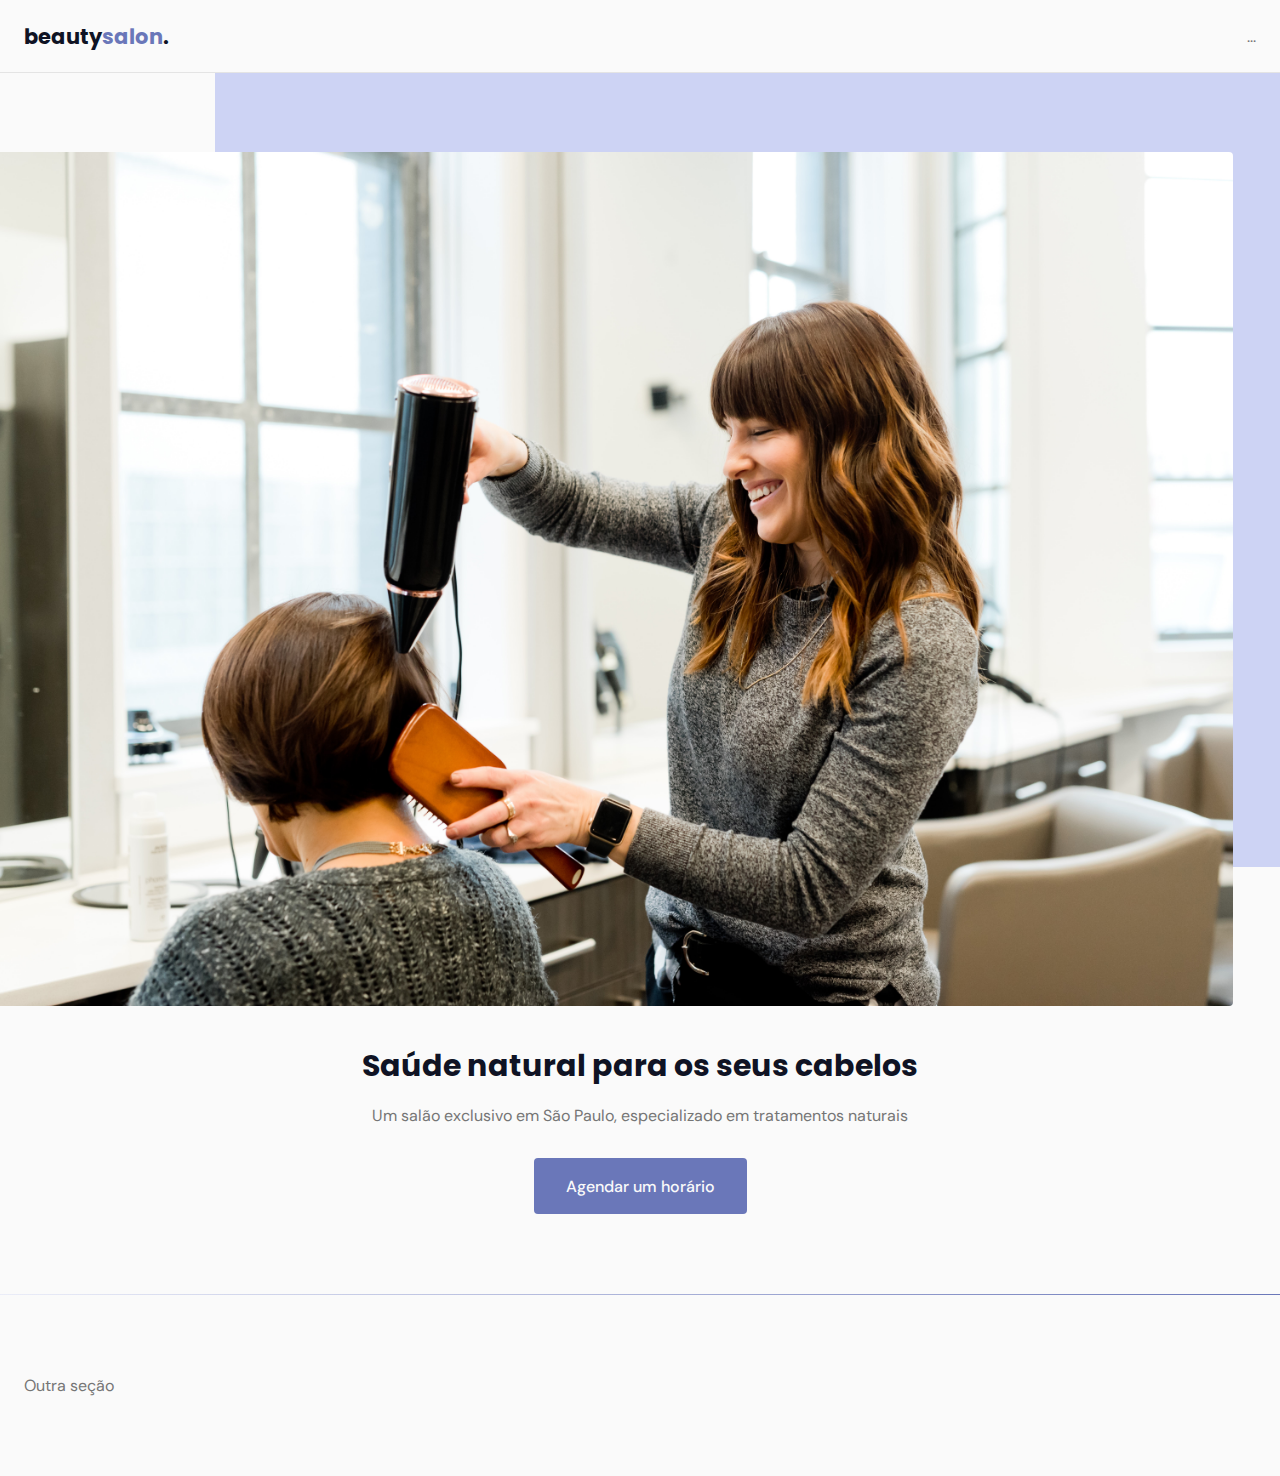
==== index.html @ 539b6953 "NLW6 - Origin - Dia1" ====
<!DOCTYPE html>
<html lang="pt_BR">

<head>
    <meta charset="UTF-8">
    <meta http-equiv="X-UA-Compatible" content="IE=edge">
    <meta name="viewport" content="width=device-width, initial-scale=1.0">
    <title>OriginSix</title>
    <!-- Styles -->
    <link rel="stylesheet" href="styles.css">

    <!-- Fonts -->
    <link rel="preconnect" href="https://fonts.googleapis.com">
    <link rel="preconnect" href="https://fonts.gstatic.com" crossorigin>
    <link
        href="https://fonts.googleapis.com/css2?family=DM+Sans:wght@400;500;700&family=Poppins:wght@400;500;700&display=swap"
        rel="stylesheet">
</head>

<body>
    <header id="header">
        <nav class="container">
            <a class="logo" href="#">beauty<span>salon</span>.</a>
            <div class="menu">...</div>
        </nav>
    </header>

    <main>
        <section class="section" id="home">
            <div class="container grid">
                <div class="image">
                    <img src="assets/cover.jpg" alt="Mulher sorrindo penteando outra mulher">
                </div>
                <div class="text">
                    <h1>Saúde natural para os seus cabelos</h1>
                    <p>
                        Um salão exclusivo em São Paulo, especializado em tratamentos naturais
                    </p>
                    <a class="button" href="#">Agendar um horário</a>
                </div>
            </div>
        </section>

        <div class="divider-1">

        </div>
        <section class="section">
            <div class="container">
                Outra seção
            </div>
        </section>
    </main>

</body>

</html>
---- styles.css ----
/***** RESET *****/
*{
    margin: 0;
    padding: 0;
    /* faz com que o cálculo do padding seja subtraído do content, respeitando o tamanho definido para a borda */
    box-sizing: border-box;
}

a{
    text-decoration: none;
}

img{
    width: 100%;
    height: auto;
}

/***** VARIABLES *****/
:root{
    --header-height: 4.5rem;
    /*colors*/
    --hue: 230;

    --base-color: hsl(var(--hue) 36% 57%);
    --base-color-second: hsl(var(--hue) 65% 88%);
    --base-color-alt: hsl(var(--hue)57% 53%);
    --title-color: hsl(var(--hue) 41% 10%);
    --text-color: hsl(0 0% 46%);
    --text-color-light: hsl(0 0% 98%);
    --body-color: hsl(0 0% 98%);
}

/***** BASE *****/
body{
    font: 400 1rem 'DM Sans', sans-serif;
    color: var(--text-color);
    background: var(--body-color);
    -webkit-font-smoothing: antialiased;
}

h1{
    font: 700 1.875rem 'Poppins', sans-serif;
    color: var(--title-color);
    -webkit-font-smoothing: auto;
}

.button{
    background-color: var(--base-color);
    color: var(--text-color-light);
    height: 3.5rem;
    display: inline-flex;
    align-items: center;
    padding: 0 2rem;
    border-radius: 0.25rem;
    font: 500 1rem 'DM Sans', sans-serif;
    transition: background 0.3s;
}

.button:hover{
    background: var(--base-color-alt);

}

.divider-1{
    height: 1px;
    background: linear-gradient(
        270deg, 
        hsla(var(--hue), 36%, 57%, 1) 0%,
        hsla(var(--hue), 65%, 88%, 0.34) 100%
    );
}

/***** LAYOUT *****/

.container{
    margin-left: 1.5rem;
    margin-right: 1.5rem;
}

.section{
    padding: 5rem 0;
}

.grid{
    display: grid;
    gap: 2rem;
}

#header{
    border-bottom: 1px solid #e4e4e4;
    margin-bottom: 2rem;
    display: flex;

    width: 100%;
    position: fixed;
    top: 0;
    left: 0;
    z-index: 100;
    background-color: var(--body-color);
}

nav{
    /* O padrão de tamanho de fonte é 16px */
    /* o rem toma por base o tamanho do font-size do root-element. Logo, 4.5rem é igual a 16px*4.5=72px e esse tamanho será responsivo */
    height: var(--header-height);
    display: flex;
    /* alinhamento vertical */
    align-items: center;
    justify-content: space-between;
    width: 100%;
}

.logo{
    font: 700 1.31rem 'Poppins', sans-serif;
    color: var(--title-color);
}

.logo span{
    color: var(--base-color);
}

main{
    margin-top: var(--header-height);
}

/***** HOME *****/
#home{
    overflow: hidden;
}

#home .container{
    margin: 0;
}

#home .image{
    position: relative;
}

#home .image::before{
    content: '';
    height: 100%;
    width: 100%;
    background: var(--base-color-second);
    position: absolute;
    /* só habilitam devido ao position */
    top: -16.8%;
    left: 16.8%;
    z-index: 0;
}

#home .image img{
    position: relative;
    right: 2.93rem;
}

#home .image img,
#home .image::before{
    border-radius: 0.25rem;
}

#home .text{
    margin-left: 1.5rem;
    margin-right: 1.5rem;
    text-align: center;
}

#home .text h1{
    margin-bottom: 1rem;
}

#home .text p{
    margin-bottom: 2rem;
}
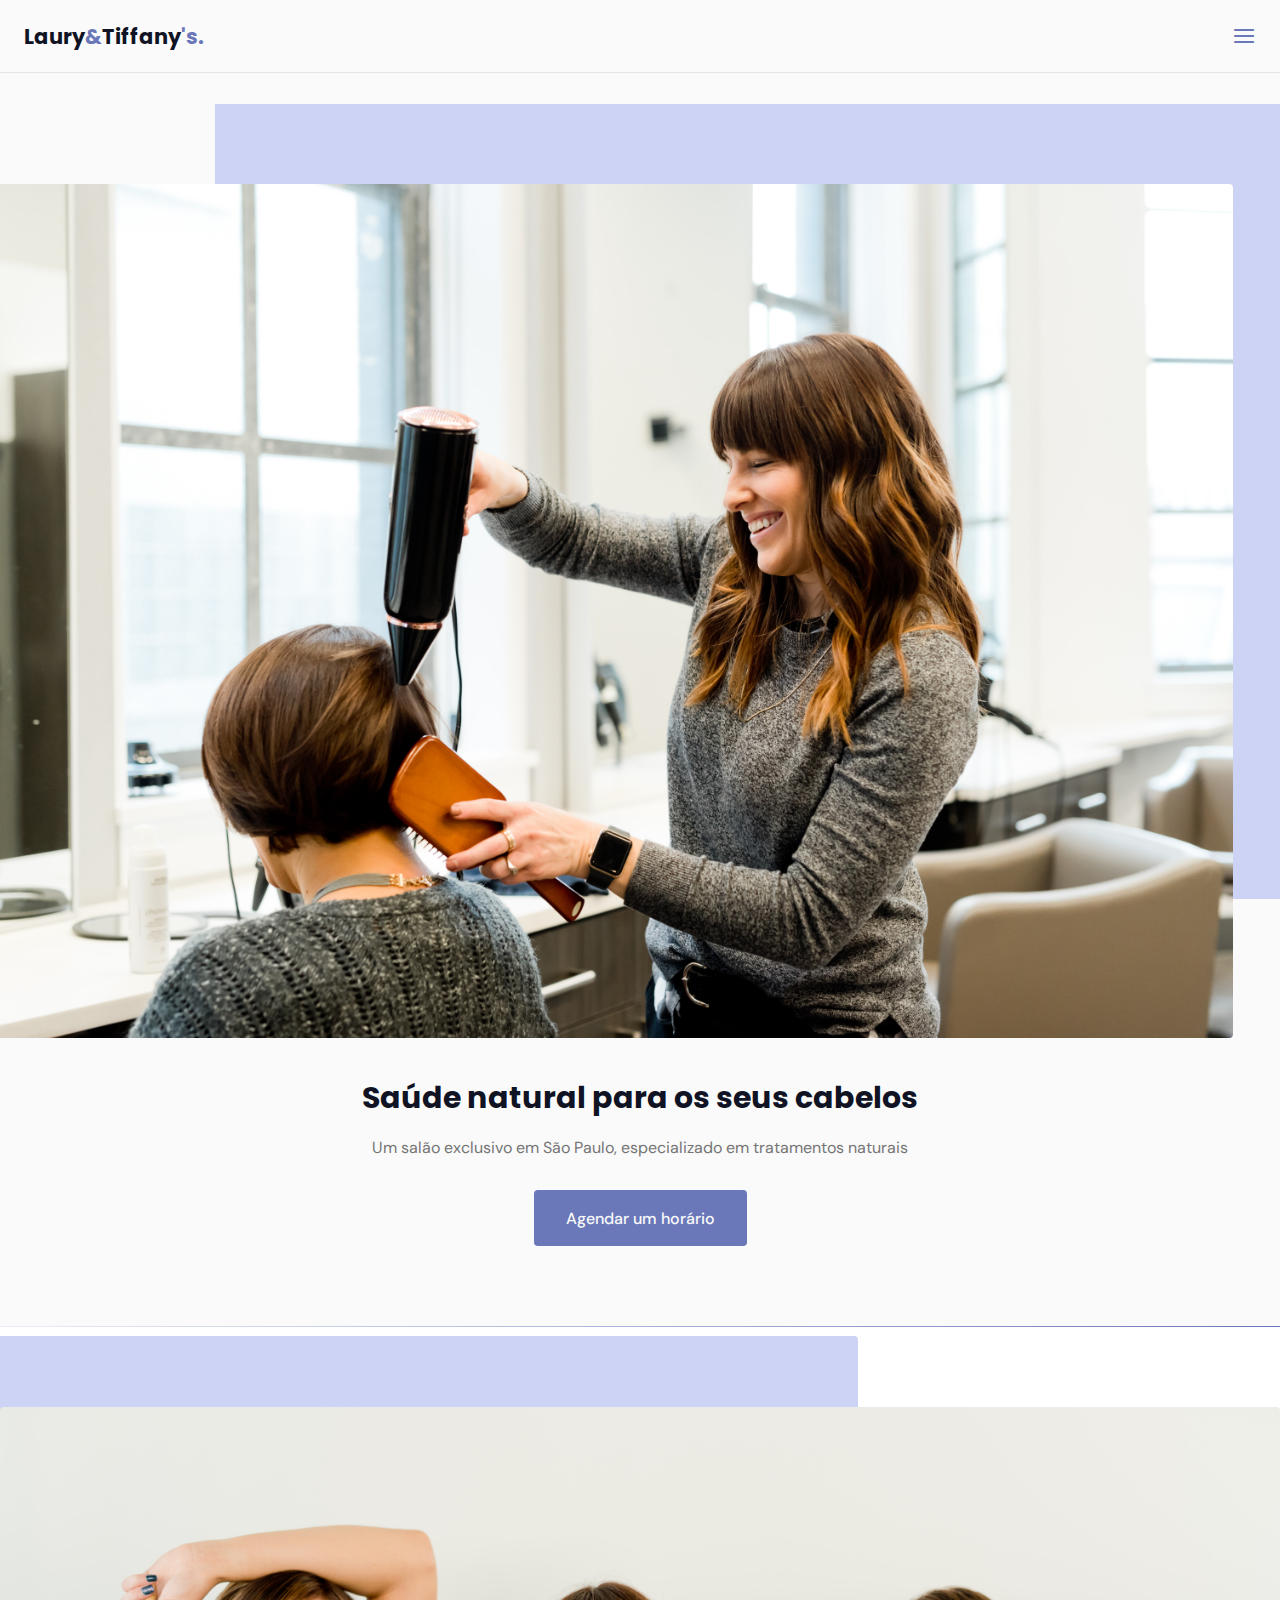
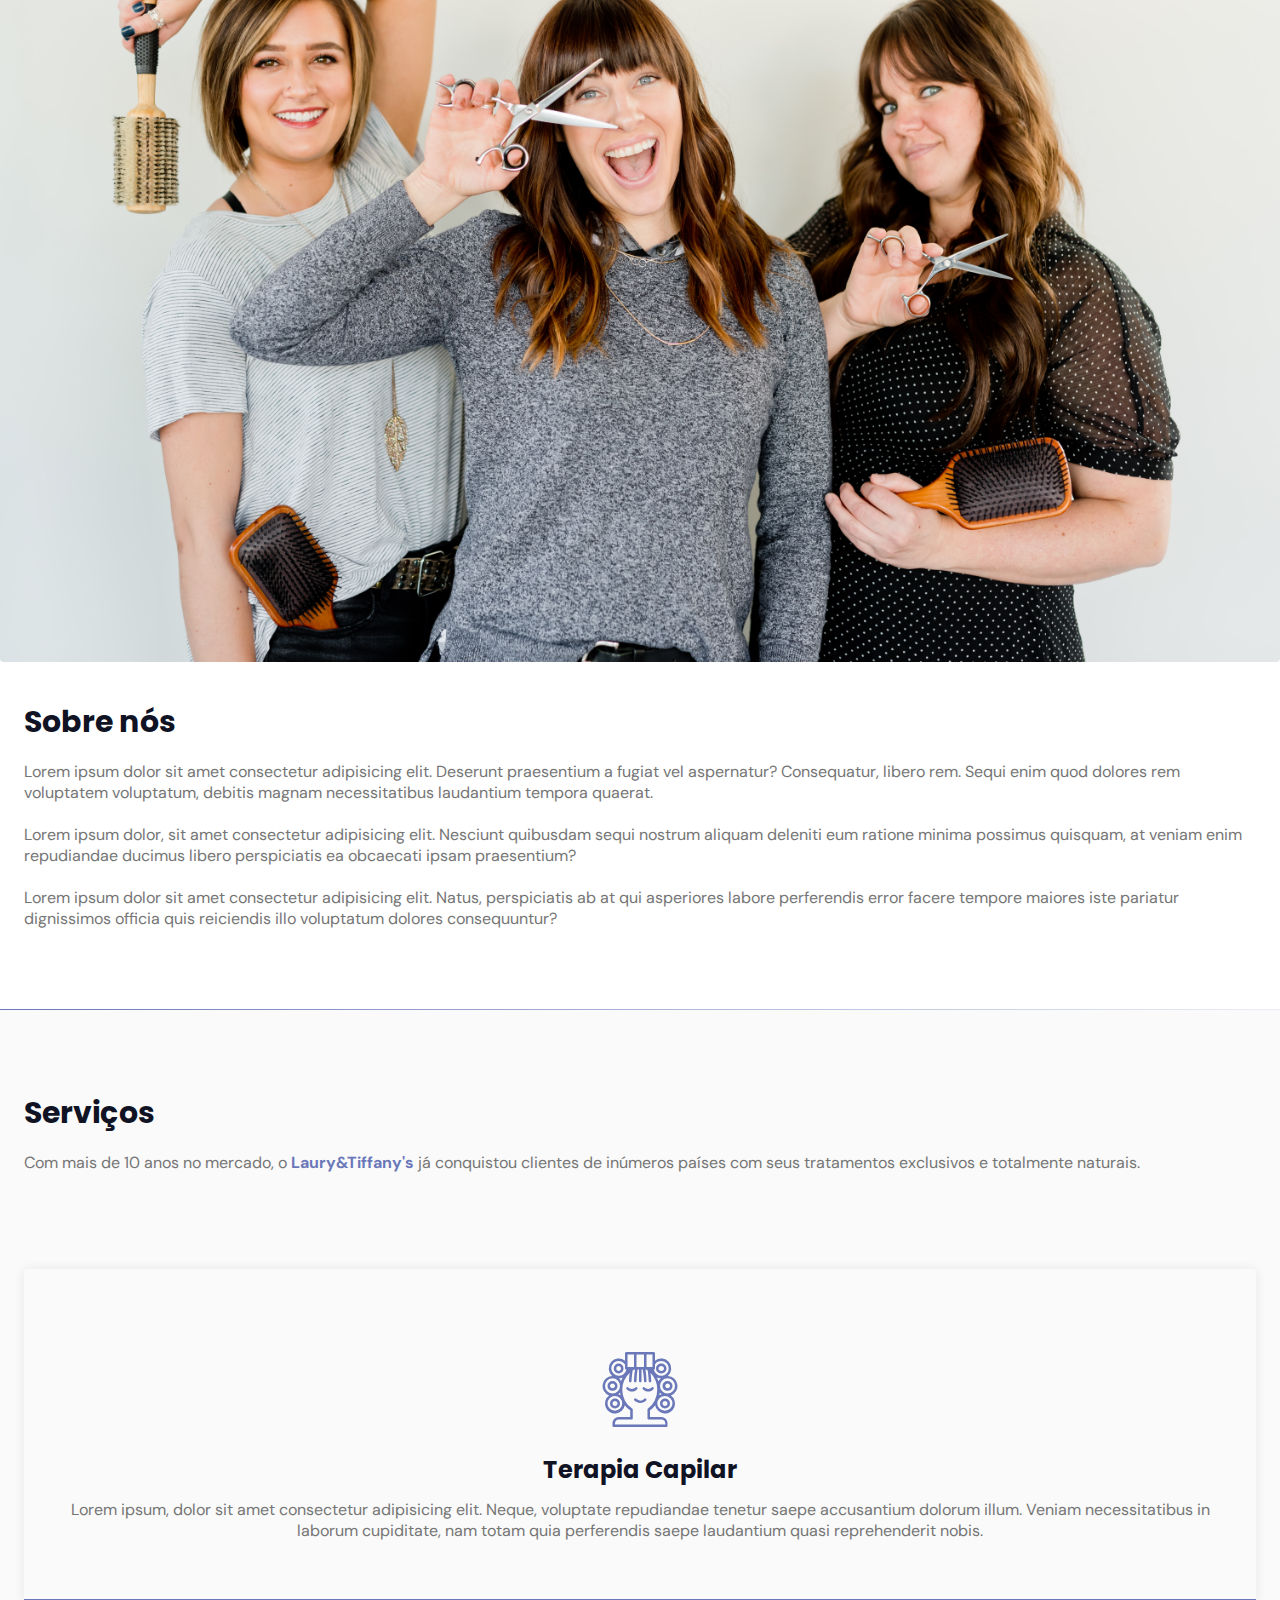
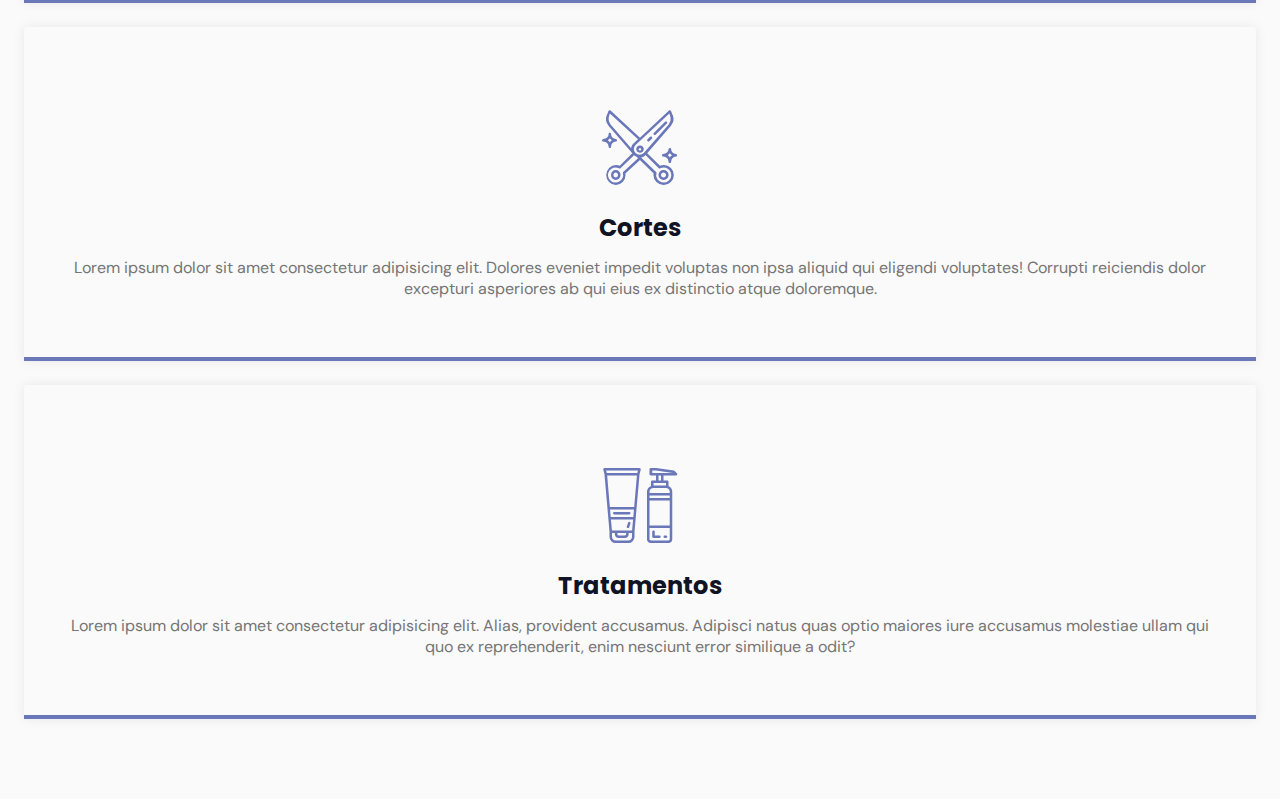
==== commit 503f726d: "NLW6 - Dia2 - Discover - Inclusao de JavaScript" ====
--- a/index.html
+++ b/index.html
@@ -5,7 +5,14 @@
     <meta charset="UTF-8">
     <meta http-equiv="X-UA-Compatible" content="IE=edge">
     <meta name="viewport" content="width=device-width, initial-scale=1.0">
-    <title>OriginSix</title>
+    <title>beautysalon.</title>
+
+    <!-- Favicon -->
+    <link rel="shortcut icon" href="assets/favicon_io/favicon-32x32.png" type="image/x-icon">
+
+    <!-- Icons -->
+    <link rel="stylesheet" href="assets/fonts/style.css">
+
     <!-- Styles -->
     <link rel="stylesheet" href="styles.css">
 
@@ -20,8 +27,18 @@
 <body>
     <header id="header">
         <nav class="container">
-            <a class="logo" href="#">beauty<span>salon</span>.</a>
-            <div class="menu">...</div>
+            <a class="logo" href="#">Laury<span>&amp;</span>Tiffany<span>'s.</span></a>
+            <div class="menu">
+                <ul class="grid">
+                    <li><a class="title" href="#home">Início</a></li>
+                    <li><a class="title" href="#about">Sobre</a></li>
+                    <li><a class="title" href="#services">Serviços</a></li>
+                    <li><a class="title" href="#testimonials">Depoimentos</a></li>
+                    <li><a class="title" href="#contact">Contato</a></li>
+                </ul>
+            </div>
+            <div class="toggle icon-menu"></div>
+            <div class="toggle icon-close"></div>
         </nav>
     </header>
 
@@ -29,10 +46,10 @@
         <section class="section" id="home">
             <div class="container grid">
                 <div class="image">
-                    <img src="assets/cover.jpg" alt="Mulher sorrindo penteando outra mulher">
+                    <img src="assets/images/cover.jpg" alt="Mulher sorrindo penteando outra mulher">
                 </div>
                 <div class="text">
-                    <h1>Saúde natural para os seus cabelos</h1>
+                    <h2 class="title">Saúde natural para os seus cabelos</h2>
                     <p>
                         Um salão exclusivo em São Paulo, especializado em tratamentos naturais
                     </p>
@@ -44,13 +61,69 @@
         <div class="divider-1">
 
         </div>
-        <section class="section">
-            <div class="container">
-                Outra seção
+        <section class="section" id="about">
+            <div class="container grid">
+                <div class="image">
+                    <img src="assets/images/aboutUs.jpg" alt="Três cabeleireiras com utensilhos capilares">
+                </div>
+                <div class="text">
+                    <h2 class="title">Sobre nós</h2>
+                    <p>Lorem ipsum dolor sit amet consectetur adipisicing elit. Deserunt praesentium a fugiat vel
+                        aspernatur? Consequatur, libero rem. Sequi enim quod dolores rem voluptatem voluptatum, debitis
+                        magnam necessitatibus laudantium tempora quaerat.</p>
+                    <br>
+                    <p>Lorem ipsum dolor, sit amet consectetur adipisicing elit. Nesciunt quibusdam sequi nostrum
+                        aliquam deleniti eum ratione minima possimus quisquam, at veniam enim repudiandae ducimus libero
+                        perspiciatis ea obcaecati ipsam praesentium?</p>
+                    <br>
+                    <p>Lorem ipsum dolor sit amet consectetur adipisicing elit. Natus, perspiciatis ab at qui asperiores
+                        labore perferendis error facere tempore maiores iste pariatur dignissimos officia quis
+                        reiciendis illo voluptatum dolores consequuntur?</p>
+                </div>
+            </div>
+        </section>
+
+        <div class="divider-2"></div>
+
+        <section class="section" id="services">
+            <div class="container grid">
+                <header>
+                    <h2 class="title">Serviços</h2>
+                    <p>Com mais de 10 anos no mercado, o <strong>Laury&amp;Tiffany's</strong> já conquistou clientes de
+                        inúmeros países com seus tratamentos exclusivos e totalmente naturais.</p>
+                </header>
+                <div class="cards grid">
+                    <div class="card">
+                        <img src="" alt="">
+                        <i class="icon-woman-hair"></i>
+                        <h3 class="title">Terapia Capilar</h3>
+                        <p>Lorem ipsum, dolor sit amet consectetur adipisicing elit. Neque, voluptate repudiandae
+                            tenetur saepe accusantium dolorum illum. Veniam necessitatibus in laborum cupiditate, nam
+                            totam quia perferendis saepe laudantium quasi reprehenderit nobis.</p>
+                    </div>
+                    <div class="card">
+                        <img src="" alt="">
+                        <i class="icon-trim"></i>
+                        <h3 class="title">Cortes</h3>
+                        <p>Lorem ipsum dolor sit amet consectetur adipisicing elit. Dolores eveniet impedit voluptas non
+                            ipsa aliquid qui eligendi voluptates! Corrupti reiciendis dolor excepturi asperiores ab qui
+                            eius ex distinctio atque doloremque.</p>
+                    </div>
+                    <div class="card">
+                        <img src="" alt="">
+                        <i class="icon-cosmetic"></i>
+                        <h3 class="title">Tratamentos</h3>
+                        <p>Lorem ipsum dolor sit amet consectetur adipisicing elit. Alias, provident accusamus. Adipisci
+                            natus quas optio maiores iure accusamus molestiae ullam qui quo ex reprehenderit, enim
+                            nesciunt error similique a odit?</p>
+                    </div>
+                </div>
             </div>
         </section>
     </main>
 
+    <script src="main.js"></script>
+
 </body>
 
 </html>--- a/assets/fonts/style.css
+++ b/assets/fonts/style.css
@@ -0,0 +1,63 @@
+@font-face {
+  font-family: 'icomoon';
+  src:  url('fonts/icomoon.eot?qqepko');
+  src:  url('fonts/icomoon.eot?qqepko#iefix') format('embedded-opentype'),
+    url('fonts/icomoon.ttf?qqepko') format('truetype'),
+    url('fonts/icomoon.woff?qqepko') format('woff'),
+    url('fonts/icomoon.svg?qqepko#icomoon') format('svg');
+  font-weight: normal;
+  font-style: normal;
+  font-display: block;
+}
+
+[class^="icon-"], [class*=" icon-"] {
+  /* use !important to prevent issues with browser extensions that change fonts */
+  font-family: 'icomoon' !important;
+  speak: never;
+  font-style: normal;
+  font-weight: normal;
+  font-variant: normal;
+  text-transform: none;
+  line-height: 1;
+
+  /* Better Font Rendering =========== */
+  -webkit-font-smoothing: antialiased;
+  -moz-osx-font-smoothing: grayscale;
+}
+
+.icon-phone:before {
+  content: "\e90b";
+}
+.icon-menu:before {
+  content: "\e900";
+}
+.icon-close:before {
+  content: "\e901";
+}
+.icon-cosmetic:before {
+  content: "\e902";
+}
+.icon-trim:before {
+  content: "\e903";
+}
+.icon-woman-hair:before {
+  content: "\e904";
+}
+.icon-youtube:before {
+  content: "\e905";
+}
+.icon-facebook:before {
+  content: "\e906";
+}
+.icon-instagram:before {
+  content: "\e907";
+}
+.icon-whatsapp:before {
+  content: "\e908";
+}
+.icon-mail:before {
+  content: "\e909";
+}
+.icon-map-pin:before {
+  content: "\e90a";
+}
--- a/styles.css
+++ b/styles.css
@@ -8,6 +8,10 @@
 
 a{
     text-decoration: none;
+}
+
+ul{
+    list-style: none;
 }
 
 img{
@@ -31,6 +35,10 @@
 }
 
 /***** BASE *****/
+html{
+    scroll-behavior: smooth;
+}
+
 body{
     font: 400 1rem 'DM Sans', sans-serif;
     color: var(--text-color);
@@ -38,7 +46,7 @@
     -webkit-font-smoothing: antialiased;
 }
 
-h1{
+.title{
     font: 700 1.875rem 'Poppins', sans-serif;
     color: var(--title-color);
     -webkit-font-smoothing: auto;
@@ -65,8 +73,17 @@
     height: 1px;
     background: linear-gradient(
         270deg, 
-        hsla(var(--hue), 36%, 57%, 1) 0%,
-        hsla(var(--hue), 65%, 88%, 0.34) 100%
+        hsla(var(--hue), 36%, 57%, 1),
+        hsla(var(--hue), 65%, 88%, 0.34)
+    );
+}
+
+.divider-2{
+    height: 1px;
+    background: linear-gradient(
+        270deg, 
+        hsla(var(--hue), 65%, 88%, 0.34),
+        hsla(var(--hue), 36%, 57%, 1)
     );
 }
 
@@ -77,13 +94,25 @@
     margin-right: 1.5rem;
 }
 
-.section{
-    padding: 5rem 0;
-}
-
 .grid{
     display: grid;
     gap: 2rem;
+}
+
+.section{
+    padding: 5rem 0;
+}
+
+.section .title{
+    margin-bottom: 1rem;
+}
+
+.section header{
+    margin-bottom: 4rem;
+}
+
+.section header strong{
+    color: var(--base-color);
 }
 
 #header{
@@ -98,6 +127,27 @@
     z-index: 100;
     background-color: var(--body-color);
 }
+
+#header.scroll{
+    box-shadow: 0 0 12px rgba(0, 0, 0, 0.15);
+}
+
+main{
+    margin-top: calc(var(--header-height) + 2rem);
+}
+
+/***** LOGO *****/
+
+.logo{
+    font: 700 1.31rem 'Poppins', sans-serif;
+    color: var(--title-color);
+}
+
+.logo span{
+    color: var(--base-color);
+}
+
+/***** NAVIGATION *****/
 
 nav{
     /* O padrão de tamanho de fonte é 16px */
@@ -110,17 +160,97 @@
     width: 100%;
 }
 
-.logo{
-    font: 700 1.31rem 'Poppins', sans-serif;
-    color: var(--title-color);
-}
-
-.logo span{
-    color: var(--base-color);
-}
-
-main{
-    margin-top: var(--header-height);
+nav ul li{
+    text-align: center;
+}
+
+nav ul li a{
+    transition: color 0.2s;
+    position: relative;
+}
+
+nav ul li a:hover{
+    color: var(--base-color);
+}
+
+nav ul li a::after{
+    content: '';
+    width: 0%;
+    height: 2px;
+    background: var(--base-color);
+
+    position: absolute;
+    left: 0;
+    bottom: -1.5rem;
+
+    transition: width 0.2s;
+}
+
+nav ul li a:hover::after{
+    width: 100%;
+}
+
+nav .menu{
+    opacity: 0;
+    visibility: hidden;
+    top: -20rem;
+    transition: 0.2s;
+}
+
+nav .menu ul{
+    display: none;
+}
+
+/***** MOSTRAR MENU *****/
+
+nav.show .menu{
+    opacity: 1;
+    visibility: visible;
+
+    background: var(--body-color);
+    /* menu ocupando o tamanho de toda a tela */
+    height: 100vh;
+    width: 100vw;
+
+    position: fixed;
+    /* centralizando ele na tela */
+    top: 0;
+    left: 0;
+
+    display: grid;
+    place-content: center;
+}
+
+nav.show .menu ul{
+    display: grid;
+}
+
+nav.show ul.grid{
+    gap: 4rem;
+}
+
+/***** TOGGLE MENU *****/
+.toggle{
+    color: var(--base-color);
+    font-size: 1.5rem;
+    cursor: pointer;
+}
+
+nav .icon-close{
+    visibility: hidden;
+    opacity: 0;
+
+    position: absolute;
+    top: -1.5rem;
+    right: 1.5rem;
+
+    transition: 0.2s;
+}
+
+nav.show .icon-close{
+    visibility: visible;
+    opacity: 1;
+    top: 1.5rem;
 }
 
 /***** HOME *****/
@@ -170,4 +300,68 @@
 
 #home .text p{
     margin-bottom: 2rem;
+}
+
+/***** ABOUT *****/
+#about{
+    background: white;
+}
+
+#about .container{
+    margin: 0;
+}
+
+#about .image{
+    position: relative;
+}
+
+#about .image::before{
+    content: '';
+    height: 100%;
+    width: 100%;
+    background: var(--base-color-second);
+    position: absolute;
+    /* só habilitam devido ao position */
+    top: -8.3%;
+    left: -33%;
+    z-index: 0;
+}
+
+#about .image img{
+    position: relative;
+}
+
+#about .image img,
+#about .image::before{
+    border-radius: 0.25rem;
+}
+
+#about .text{
+    margin-left: 1.5rem;
+    margin-right: 1.5rem;
+}
+
+/***** SERVICES *****/
+.cards.grid{
+    gap: 1.5rem;
+}
+
+.card{
+    padding: 3.625rem 2rem;
+    box-shadow: 0px 0px 12px rgba(0,0,0,0.08);
+    border-bottom: 0.25rem solid var(--base-color);
+    border-radius: 0.25rem 0.25rem 0 0;
+    text-align: center;
+}
+
+.card i{
+    display: block;
+    margin-bottom: 1.5rem;
+    font-size: 5rem;
+    color: var(--base-color);
+}
+
+.card .title{
+    font-size: 1.5rem;
+    margin-bottom: 0.75rem;
 }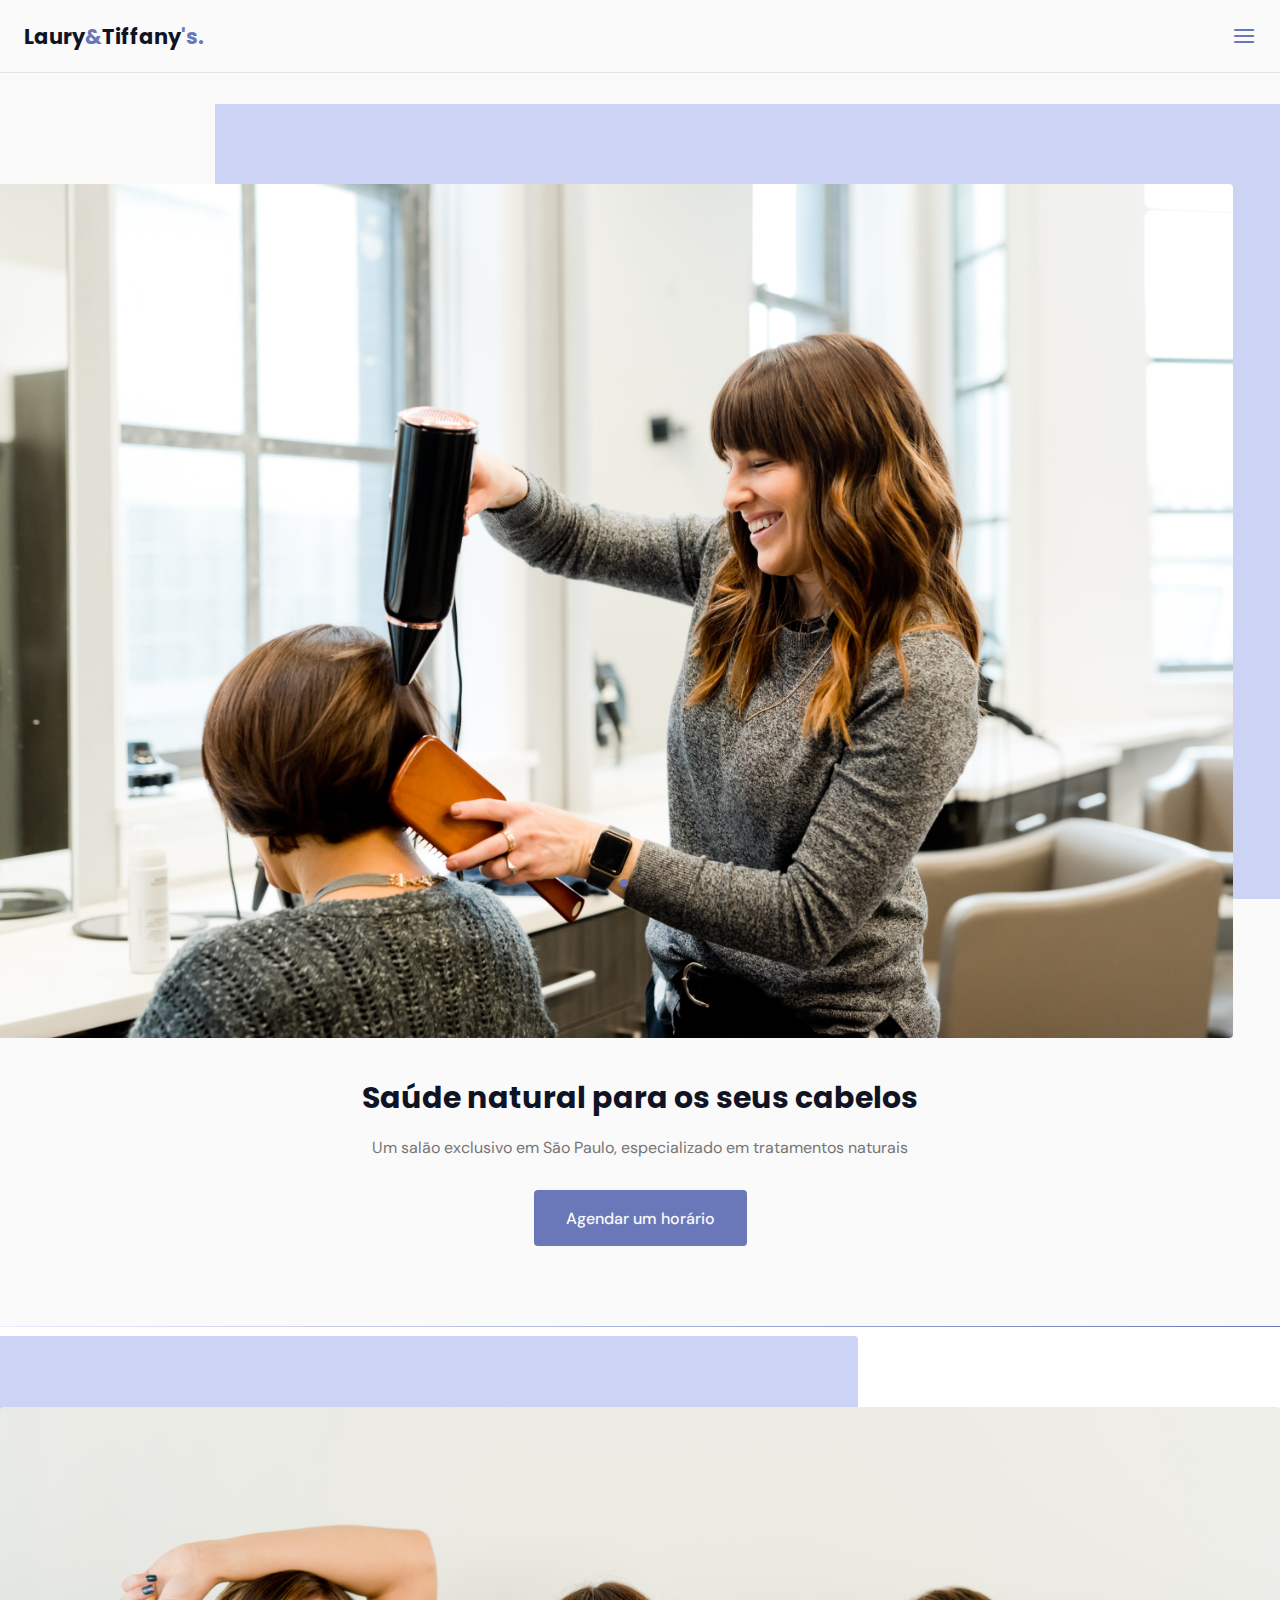
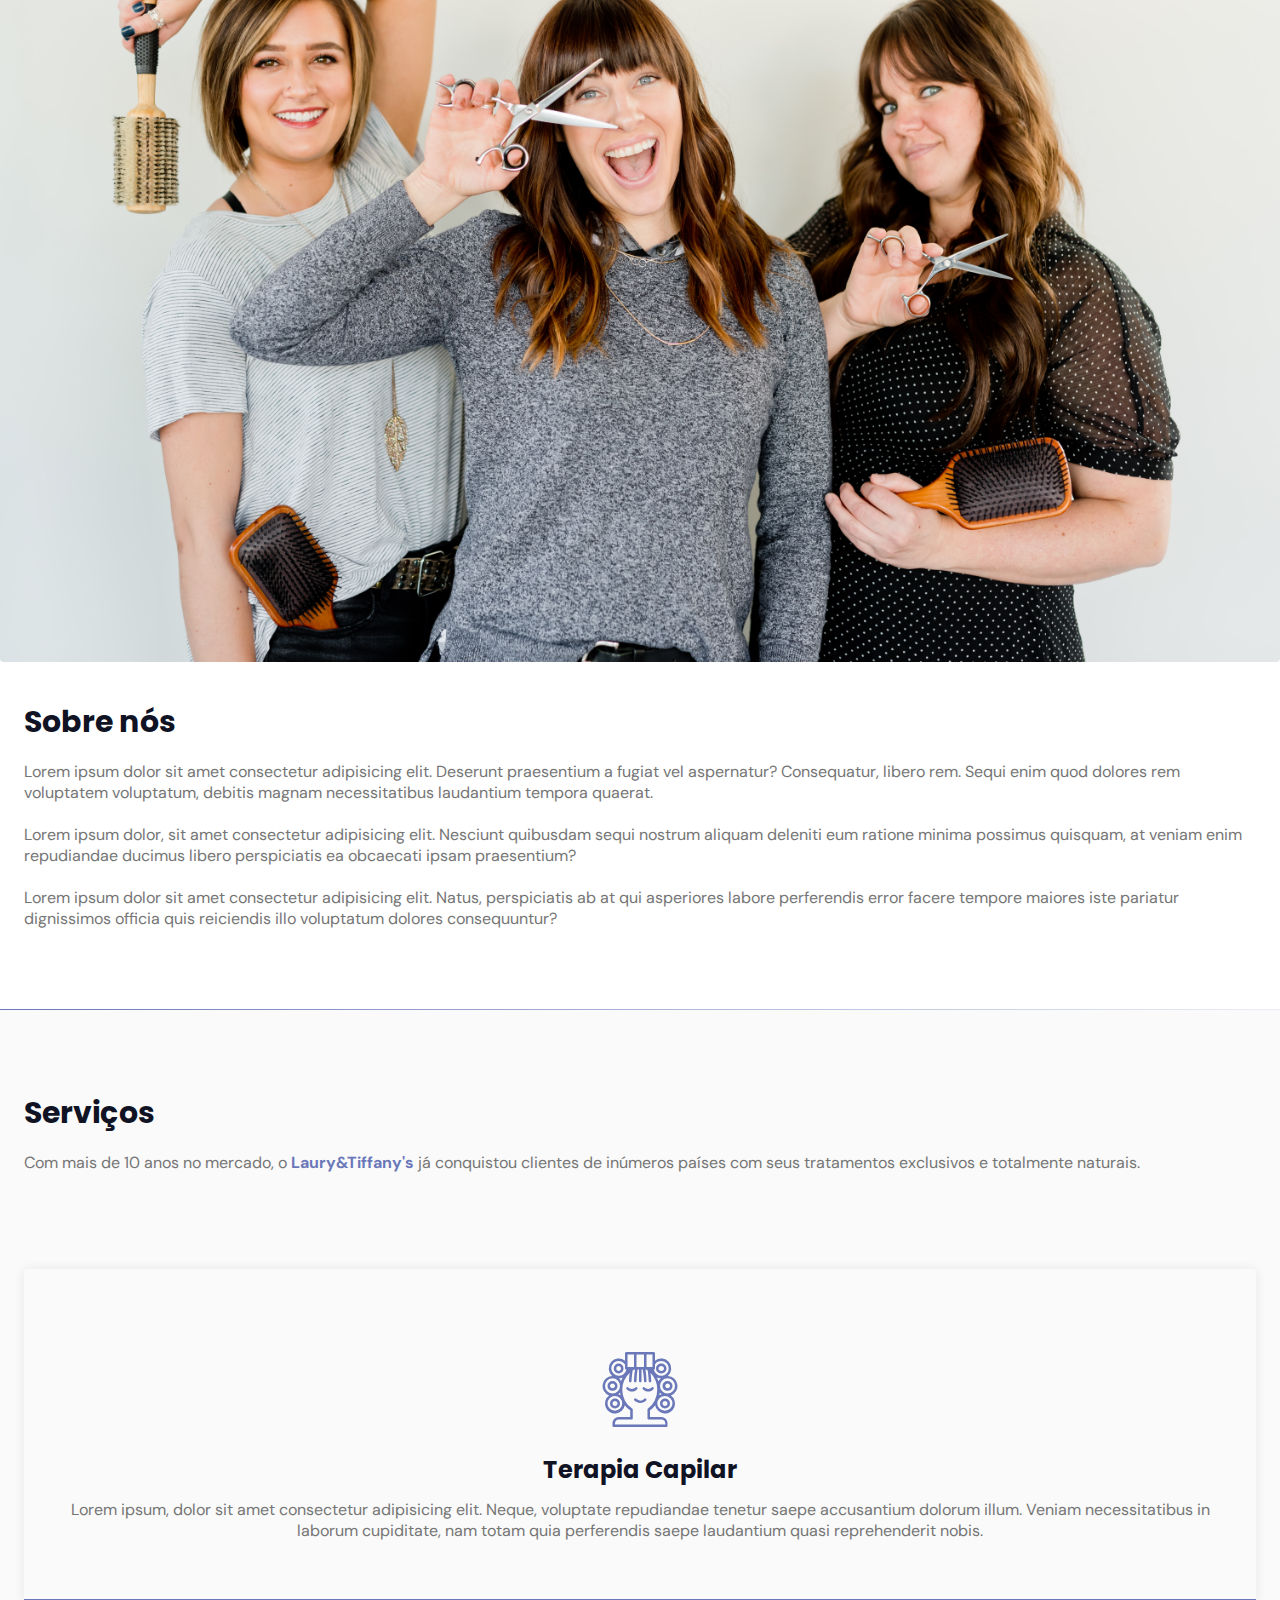
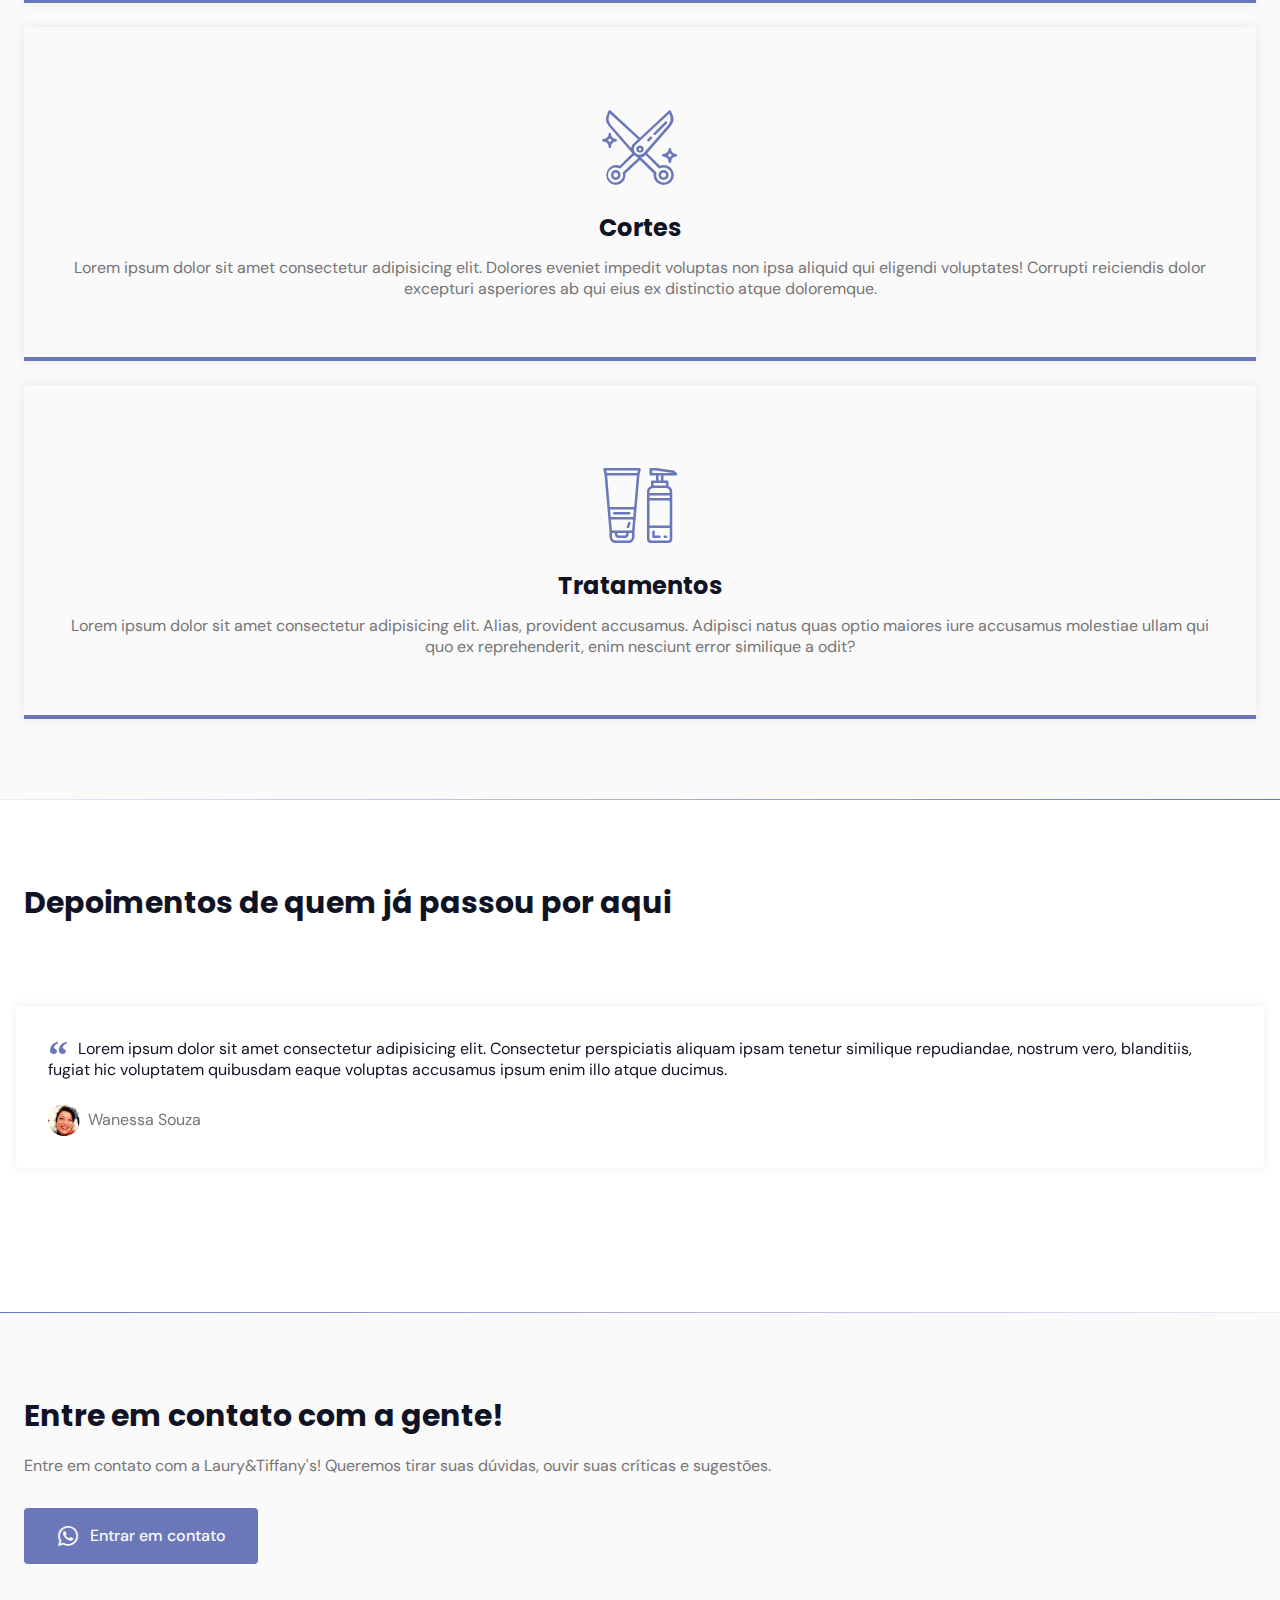
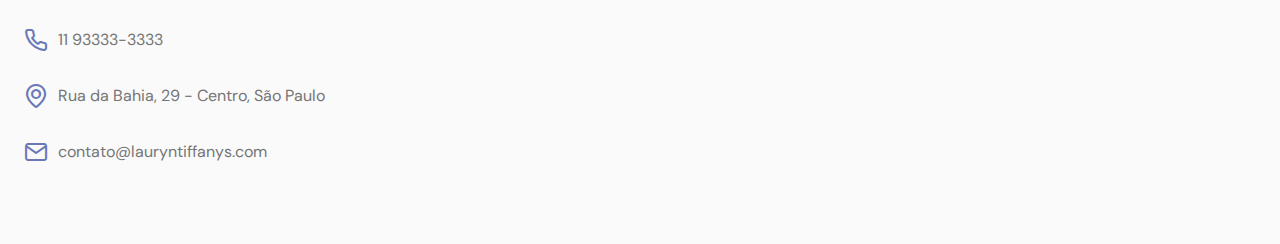
==== commit 2a1aa253: "NLW6 - Dia3 - Discover - Inclusao de cards, swiper e scrollReveal" ====
--- a/index.html
+++ b/index.html
@@ -12,6 +12,9 @@
 
     <!-- Icons -->
     <link rel="stylesheet" href="assets/fonts/style.css">
+
+    <!-- Swiper (swiperjs.com) -->
+    <link rel="stylesheet" href="https://unpkg.com/swiper/swiper-bundle.min.css" />
 
     <!-- Styles -->
     <link rel="stylesheet" href="styles.css">
@@ -42,6 +45,7 @@
         </nav>
     </header>
 
+    <!-- HOME -->
     <main>
         <section class="section" id="home">
             <div class="container grid">
@@ -58,9 +62,9 @@
             </div>
         </section>
 
-        <div class="divider-1">
-
-        </div>
+        <div class="divider-1"></div>
+
+        <!-- ABOUT -->
         <section class="section" id="about">
             <div class="container grid">
                 <div class="image">
@@ -85,6 +89,7 @@
 
         <div class="divider-2"></div>
 
+        <!-- SERVICES -->
         <section class="section" id="services">
             <div class="container grid">
                 <header>
@@ -120,8 +125,101 @@
                 </div>
             </div>
         </section>
+
+        <div class="divider-1"></div>
+
+        <!-- TESTIMONIALS -->
+        <section class="section" id="testimonials">
+            <div class="container">
+                <header>
+                    <h2 class="title">Depoimentos de quem já passou por aqui</h2>
+                </header>
+                <div class="testimonials swiper-container">
+                    <div class="swiper-wrapper">
+                        <div class="testimonial swiper-slide">
+                            <blockquote>
+                                <p>
+                                    <span>&ldquo;</span>
+                                    Lorem ipsum dolor sit amet consectetur adipisicing elit. Consectetur perspiciatis
+                                    aliquam ipsam tenetur similique repudiandae, nostrum vero, blanditiis, fugiat hic
+                                    voluptatem quibusdam eaque voluptas accusamus ipsum enim illo atque ducimus.
+                                </p>
+                                <cite>
+                                    <img src="assets/images/lady3.jpg" alt="Foto de Wanessa Souza">
+                                    Wanessa Souza
+                                </cite>
+                            </blockquote>
+                        </div>
+
+                        <div class="testimonial swiper-slide">
+                            <blockquote>
+                                <p>
+                                    <span>&ldquo;</span>
+                                    Lorem ipsum dolor sit amet consectetur adipisicing elit. Consectetur perspiciatis
+                                    aliquam ipsam tenetur similique repudiandae, nostrum vero, blanditiis, fugiat hic
+                                    voluptatem quibusdam eaque voluptas accusamus ipsum enim illo atque ducimus.
+                                </p>
+                                <cite>
+                                    <img src="assets/images/lady2.jpg" alt="Foto de Franciele Venega">
+                                    Franciele Venega
+                                </cite>
+                            </blockquote>
+                        </div>
+
+                        <div class="testimonial swiper-slide">
+                            <blockquote>
+                                <p>
+                                    <span>&ldquo;</span>
+                                    Lorem ipsum dolor sit amet consectetur adipisicing elit. Consectetur perspiciatis
+                                    aliquam ipsam tenetur similique repudiandae, nostrum vero, blanditiis, fugiat hic
+                                    voluptatem quibusdam eaque voluptas accusamus ipsum enim illo atque ducimus.
+                                </p>
+                                <cite>
+                                    <img src="assets/images/lady3.jpg" alt="Foto de Valeska Fabris">
+                                    Valeska Fabris
+                                </cite>
+                            </blockquote>
+                        </div>
+                    </div>
+
+                    <!-- If we need pagination -->
+                    <div class="swiper-pagination"></div>
+                </div>
+            </div>
+        </section>
+
+        <div class="divider-2"></div>
+
+        <!-- CONTACT -->
+        <section class="section" id="contact">
+            <div class="container grid">
+
+                <div class="text">
+                    <h2 class="title">Entre em contato com a gente!</h2>
+                    <p>Entre em contato com a Laury&amp;Tiffany's! Queremos tirar suas dúvidas, ouvir suas críticas e
+                        sugestões.</p>
+                    <a href="https://api.whatsapp.com/send?phone=+5511933333333&text=Oi! Gostaria de agendar um horário"
+                        class="button" target="_blank"><i class="icon-whatsapp"></i>Entrar em contato</a>
+                </div>
+
+                <div class="links">
+                    <ul class="grid">
+                        <li><i class="icon-phone"></i>11 93333-3333</li>
+                        <li><i class="icon-map-pin"></i>Rua da Bahia, 29 - Centro, São Paulo</li>
+                        <li><i class="icon-mail"></i>contato@lauryntiffanys.com</li>
+                    </ul>
+                </div>
+            </div>
+        </section>
     </main>
 
+    <!-- SwiperJS (swiperjs.com) -->
+    <script src="https://unpkg.com/swiper/swiper-bundle.min.js"></script>
+
+    <!-- Scroll Reveal (https://scrollrevealjs.org) -->
+    <script src="https://unpkg.com/scrollreveal"></script>
+
+    <!-- main.js -->
     <script src="main.js"></script>
 
 </body>
--- a/styles.css
+++ b/styles.css
@@ -364,4 +364,97 @@
 .card .title{
     font-size: 1.5rem;
     margin-bottom: 0.75rem;
+}
+
+/***** TESTIMONIALS *****/
+#testimonials{
+    background: white;
+}
+
+#testimonials .container{
+    margin-left: 0;
+    margin-right: 0;
+}
+
+#testimonials header{
+    margin-left: 1.5rem;
+    margin-right: 1.5rem;
+    margin-bottom: 0;
+}
+
+#testimonials blockquote{
+    padding: 2rem;
+    box-shadow: 0px 0px 12px rgba(0,0,0,0.08);
+    border-radius: 0.25rem;
+}
+
+#testimonials blockquote p{
+    position: relative;
+    text-indent: 1.875rem;
+    margin-bottom: 1.5rem;
+    color: var(--title-color);
+}
+
+#testimonials blockquote p span{
+    font: 700 2.5rem serif;
+    
+    position: absolute;
+    top: -0.375rem;
+    left: -1.875rem;
+    color: var(--base-color);
+}
+
+#testimonials cite{
+    display: flex;
+    align-items: center;
+    /* o cite, por padrão apresenta texto em itálico */
+    font-style: normal;
+}
+
+#testimonials cite img{
+    width: 2rem;
+    height: 2rem;
+    /* faz com que a imagem cubra o espaço interno definido  */
+    object-fit: cover;
+    /* Deixa a borda da imagem circular. Mais elegante que a abordagem de deixar o border radius 100%*/
+    clip-path: circle();
+    margin-right: 0.5rem;
+}
+
+/***** SWIPER *****/
+.swiper-slide{
+    height: auto;
+    padding: 4rem 1rem;
+}
+
+.swiper-pagination-bullet-active{
+    background: var(--base-color);
+}
+
+/***** CONTACT *****/
+#contact .grid{
+    gap: 4rem;
+}
+
+#contact .text p{
+    margin-bottom: 2rem;
+}
+
+#contact .button i,
+#contact ul li i{
+    font-size: 1.5rem;
+    margin-right: 0.625rem;    
+}
+
+#contact ul.grid{
+    gap: 2rem;
+}
+
+#contact ul li{
+    display: flex;
+    align-items: center;
+}
+
+#contact ul li i{
+    color: var(--base-color);
 }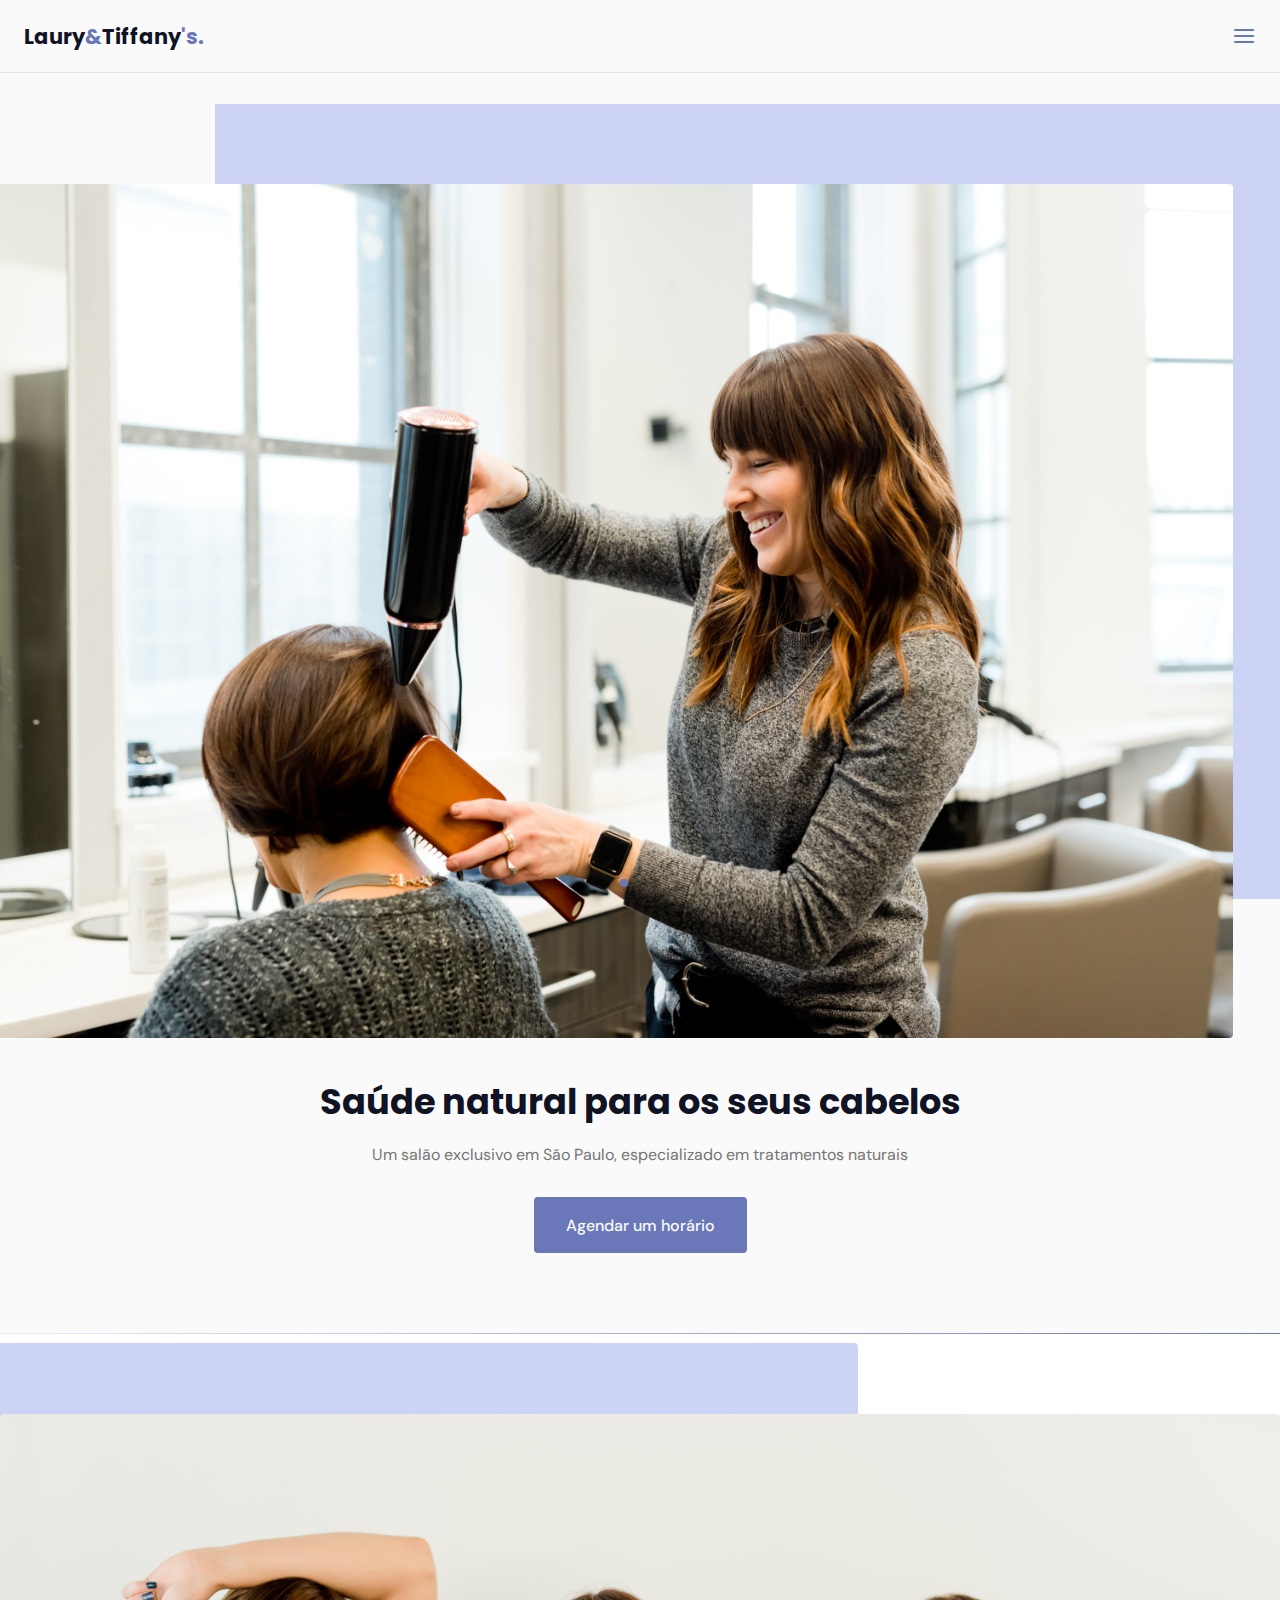
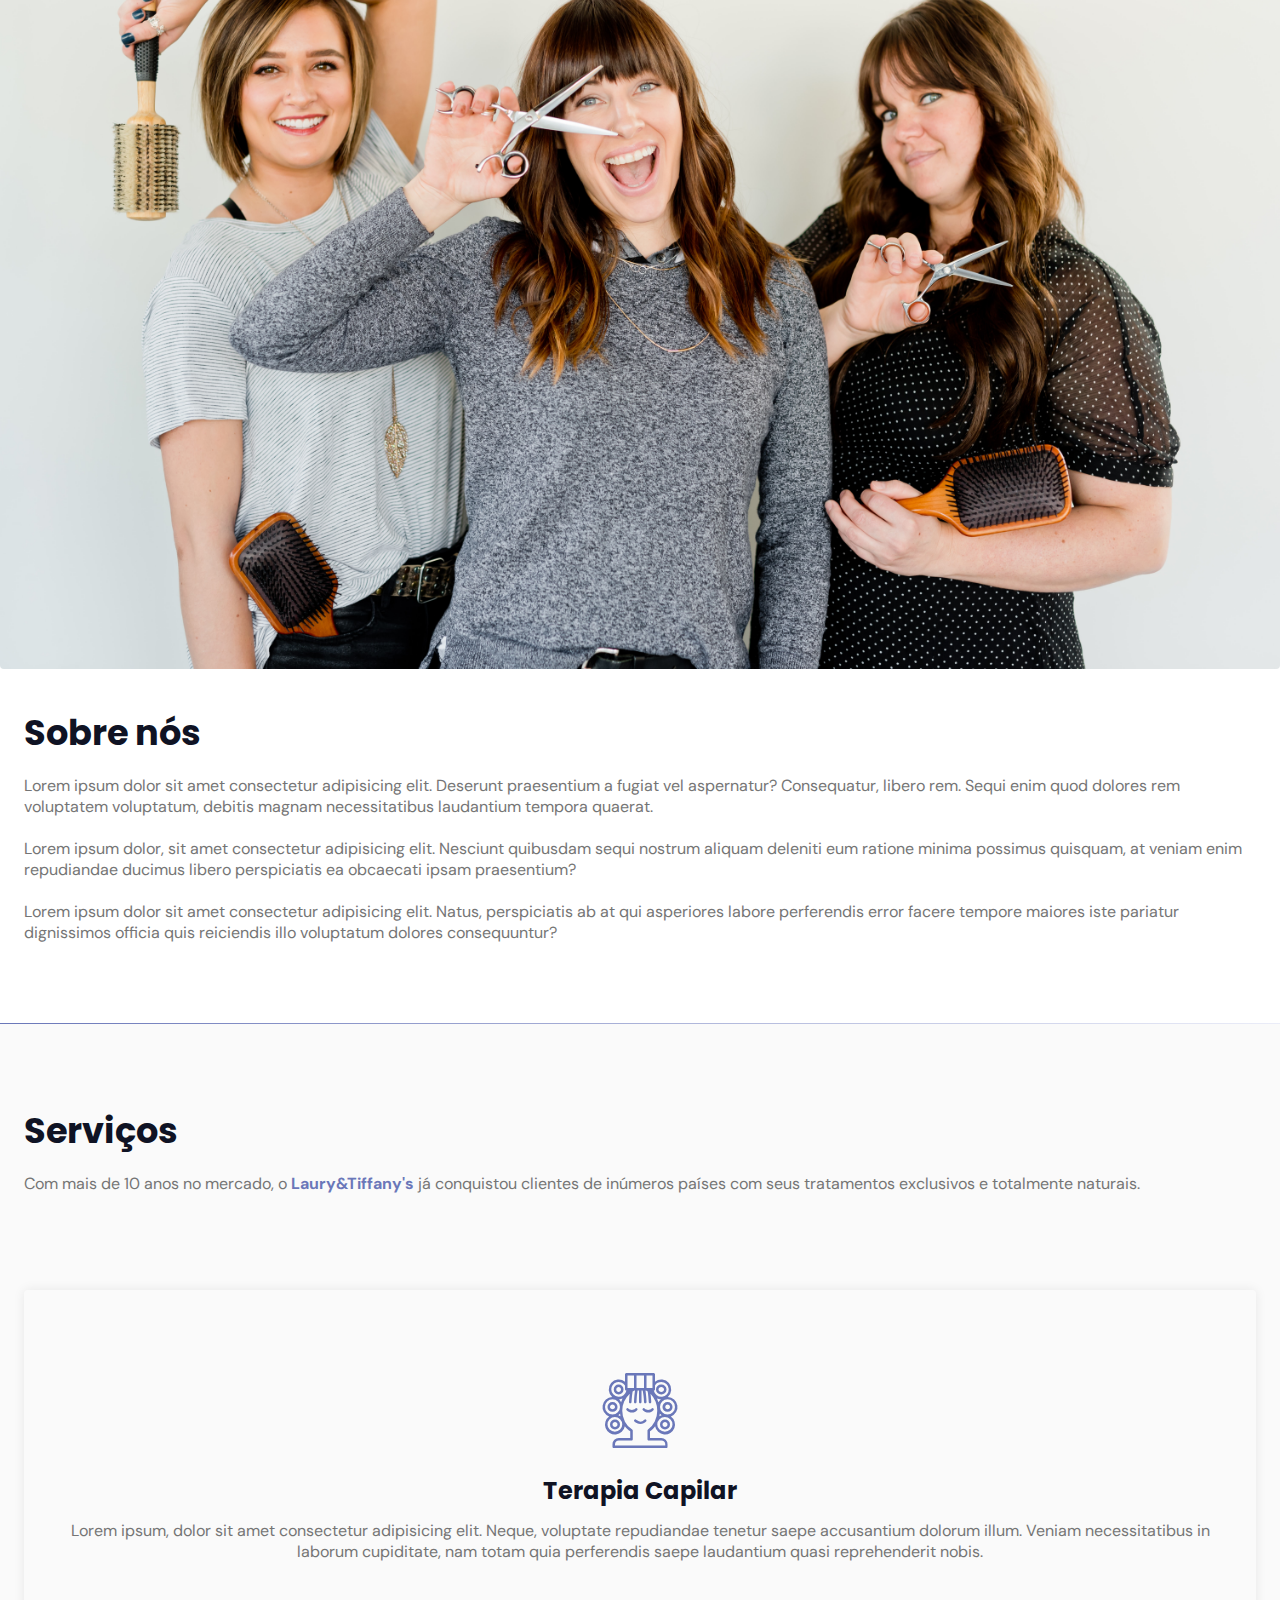
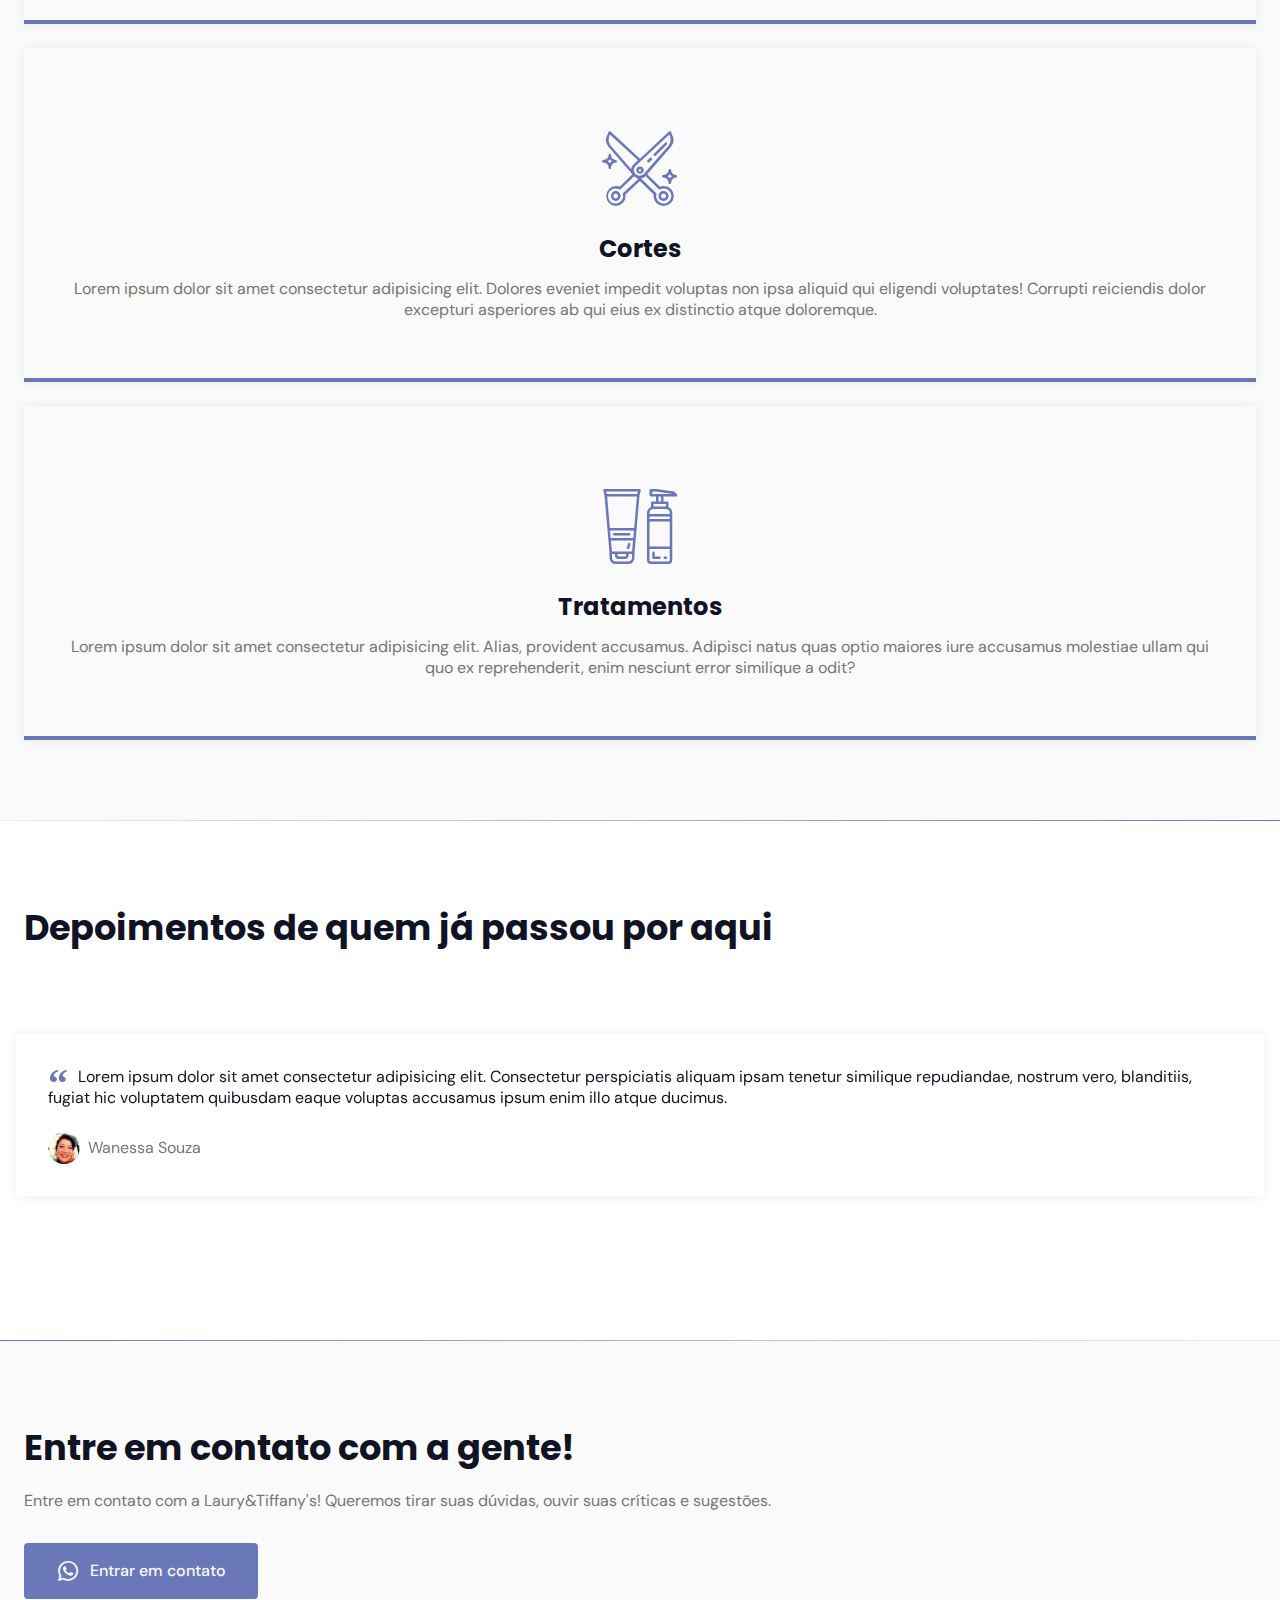
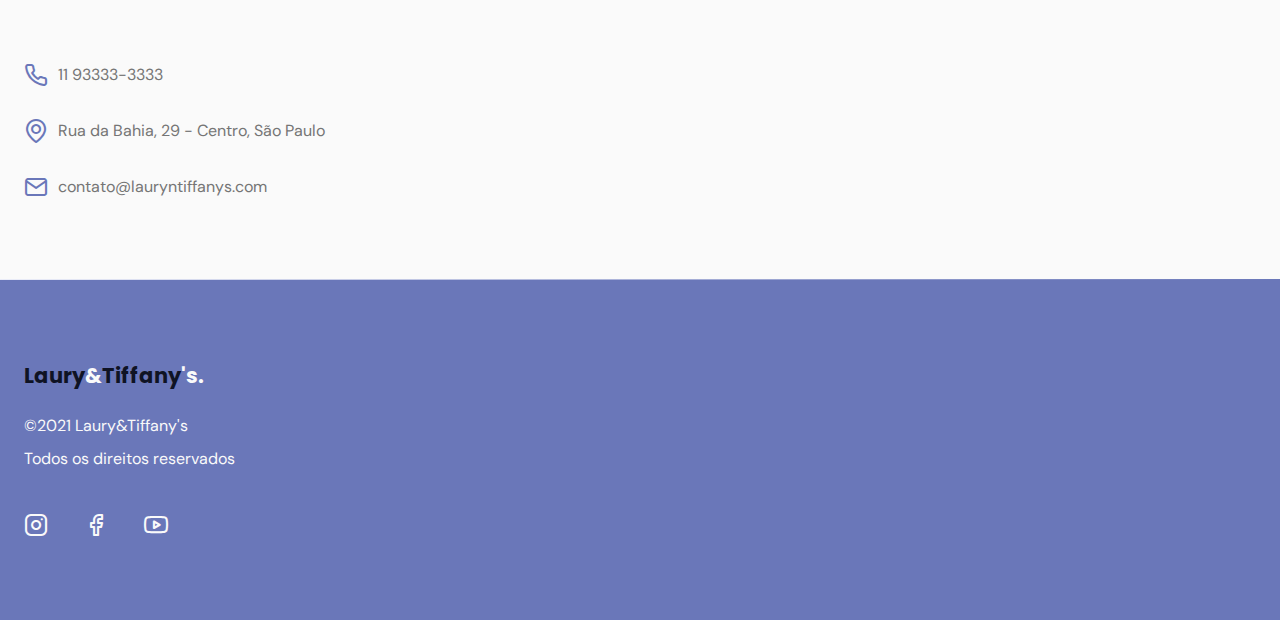
==== commit 20e6334b: "NLW6 - Dia 4 - Discover - Footer e botao back to top" ====
--- a/index.html
+++ b/index.html
@@ -211,7 +211,34 @@
                 </div>
             </div>
         </section>
+
+        <div class="divider-1"></div>
     </main>
+
+    <footer class="section">
+        <div class="container grid">
+            <div class="brand">
+                <a class="logo logo-alt" href="#home">Laury<span>&amp;</span>Tiffany<span>'s.</span></a>
+                <p>©2021 Laury&amp;Tiffany's</p>
+                <p>Todos os direitos reservados</p>
+            </div>
+            <div class="social">
+                <a href="https://instagram.com" target="_blank">
+                    <i class="icon-instagram"></i>
+                </a>
+                <a href="https://facebook.com" target="_blank">
+                    <i class="icon-facebook"></i>
+                </a>
+                <a href="https://youtube.com" target="_blank">
+                    <i class="icon-youtube"></i>
+                </a>
+            </div>
+        </div>
+    </footer>
+
+    <a href="#home" class="back-to-top">
+        <i class="icon-arrow-up"></i>
+    </a>
 
     <!-- SwiperJS (swiperjs.com) -->
     <script src="https://unpkg.com/swiper/swiper-bundle.min.js"></script>
--- a/assets/fonts/style.css
+++ b/assets/fonts/style.css
@@ -1,10 +1,10 @@
 @font-face {
   font-family: 'icomoon';
-  src:  url('fonts/icomoon.eot?qqepko');
-  src:  url('fonts/icomoon.eot?qqepko#iefix') format('embedded-opentype'),
-    url('fonts/icomoon.ttf?qqepko') format('truetype'),
-    url('fonts/icomoon.woff?qqepko') format('woff'),
-    url('fonts/icomoon.svg?qqepko#icomoon') format('svg');
+  src:  url('fonts/icomoon.eot?18qbvv');
+  src:  url('fonts/icomoon.eot?18qbvv#iefix') format('embedded-opentype'),
+    url('fonts/icomoon.ttf?18qbvv') format('truetype'),
+    url('fonts/icomoon.woff?18qbvv') format('woff'),
+    url('fonts/icomoon.svg?18qbvv#icomoon') format('svg');
   font-weight: normal;
   font-style: normal;
   font-display: block;
@@ -25,6 +25,9 @@
   -moz-osx-font-smoothing: grayscale;
 }
 
+.icon-arrow-up:before {
+  content: "\e90c";
+}
 .icon-phone:before {
   content: "\e90b";
 }
--- a/styles.css
+++ b/styles.css
@@ -32,6 +32,9 @@
     --text-color: hsl(0 0% 46%);
     --text-color-light: hsl(0 0% 98%);
     --body-color: hsl(0 0% 98%);
+
+    /*fonts*/
+    --title-font-size: 1.875rem;
 }
 
 /***** BASE *****/
@@ -47,7 +50,7 @@
 }
 
 .title{
-    font: 700 1.875rem 'Poppins', sans-serif;
+    font: 700 var(--title-font-size) 'Poppins', sans-serif;
     color: var(--title-color);
     -webkit-font-smoothing: auto;
 }
@@ -147,6 +150,10 @@
     color: var(--base-color);
 }
 
+.logo-alt span{
+    color: var(--body-color);
+}
+
 /***** NAVIGATION *****/
 
 nav{
@@ -457,4 +464,74 @@
 
 #contact ul li i{
     color: var(--base-color);
-}+}
+
+/***** FOOTER *****/
+footer{
+    background: var(--base-color);
+}
+
+footer .logo{
+    display: inline-block;
+    margin-bottom: 1.5rem;
+}
+
+footer .brand p{
+    color: var(--text-color-light);
+    margin-bottom: 0.75rem;
+}
+
+footer i{
+    font-size: 1.5rem;
+    color: var(--text-color-light);
+}
+
+footer .social a{
+    margin-right: 2rem;
+    transition: 0.3s;
+    display: inline-block;
+}
+
+footer .social a:hover{
+    transform: translateY(-5px);
+}
+
+/***** BACK TO TOP *****/
+.back-to-top{
+    background-color: var(--base-color);
+    color: var(--text-color-light);
+
+    position: fixed;
+    right: 1rem;
+    bottom: 1rem;
+
+    padding: 0.5rem;
+    clip-path: circle();
+
+    line-height: 0;
+
+    visibility: hidden;
+    opacity: 0;
+
+    transition: 0.3s;
+    transform: translateY(100%);
+}
+
+.back-to-top.show{
+    visibility: visible;
+    opacity: 1;
+    transform: translateY(0);
+}
+
+/* Responsivo */
+/* MEDIA QUERIES */
+/* extra large device: 1200 > */
+/* large device: 1023 > */
+/* large device: 992 > */
+@media (min-width: 992px) {
+    :root{
+        --title-font-size: 2.2rem;
+    }
+}
+
+/* medium devices (tablets): 767 > */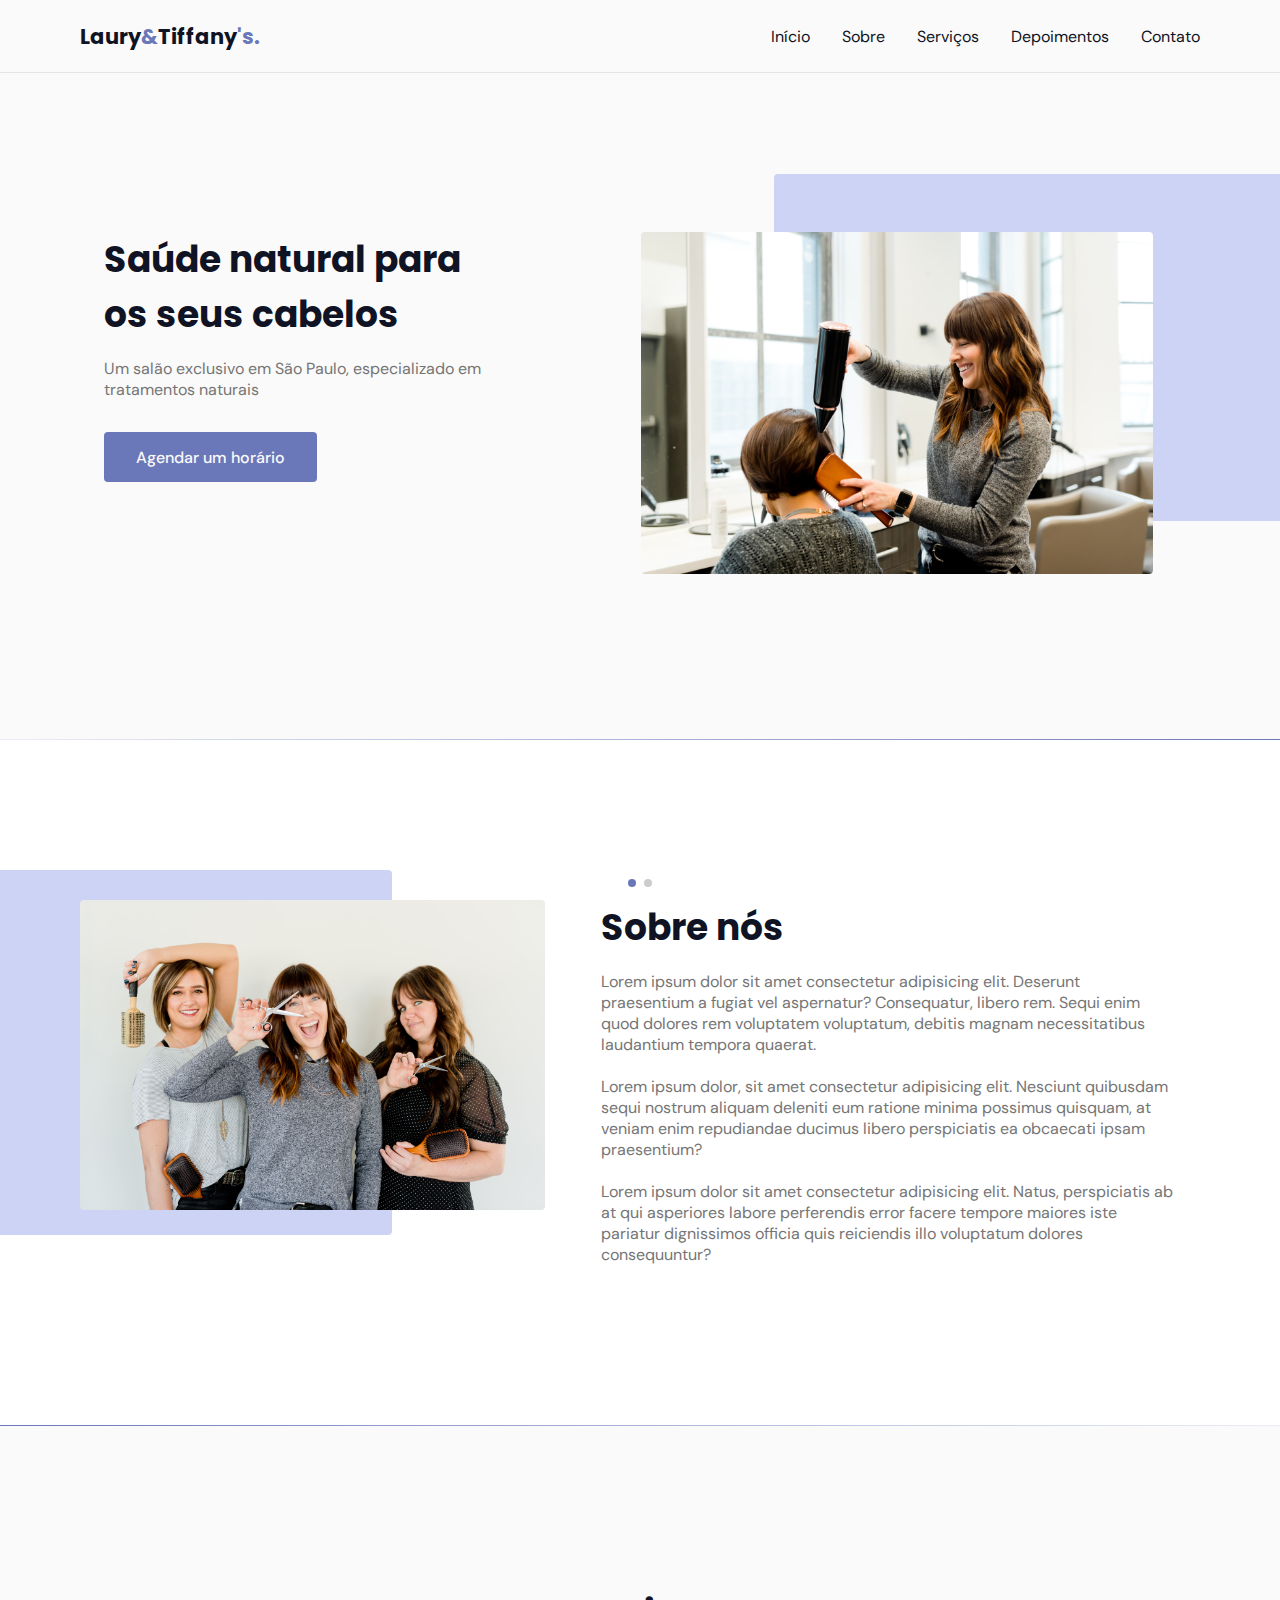
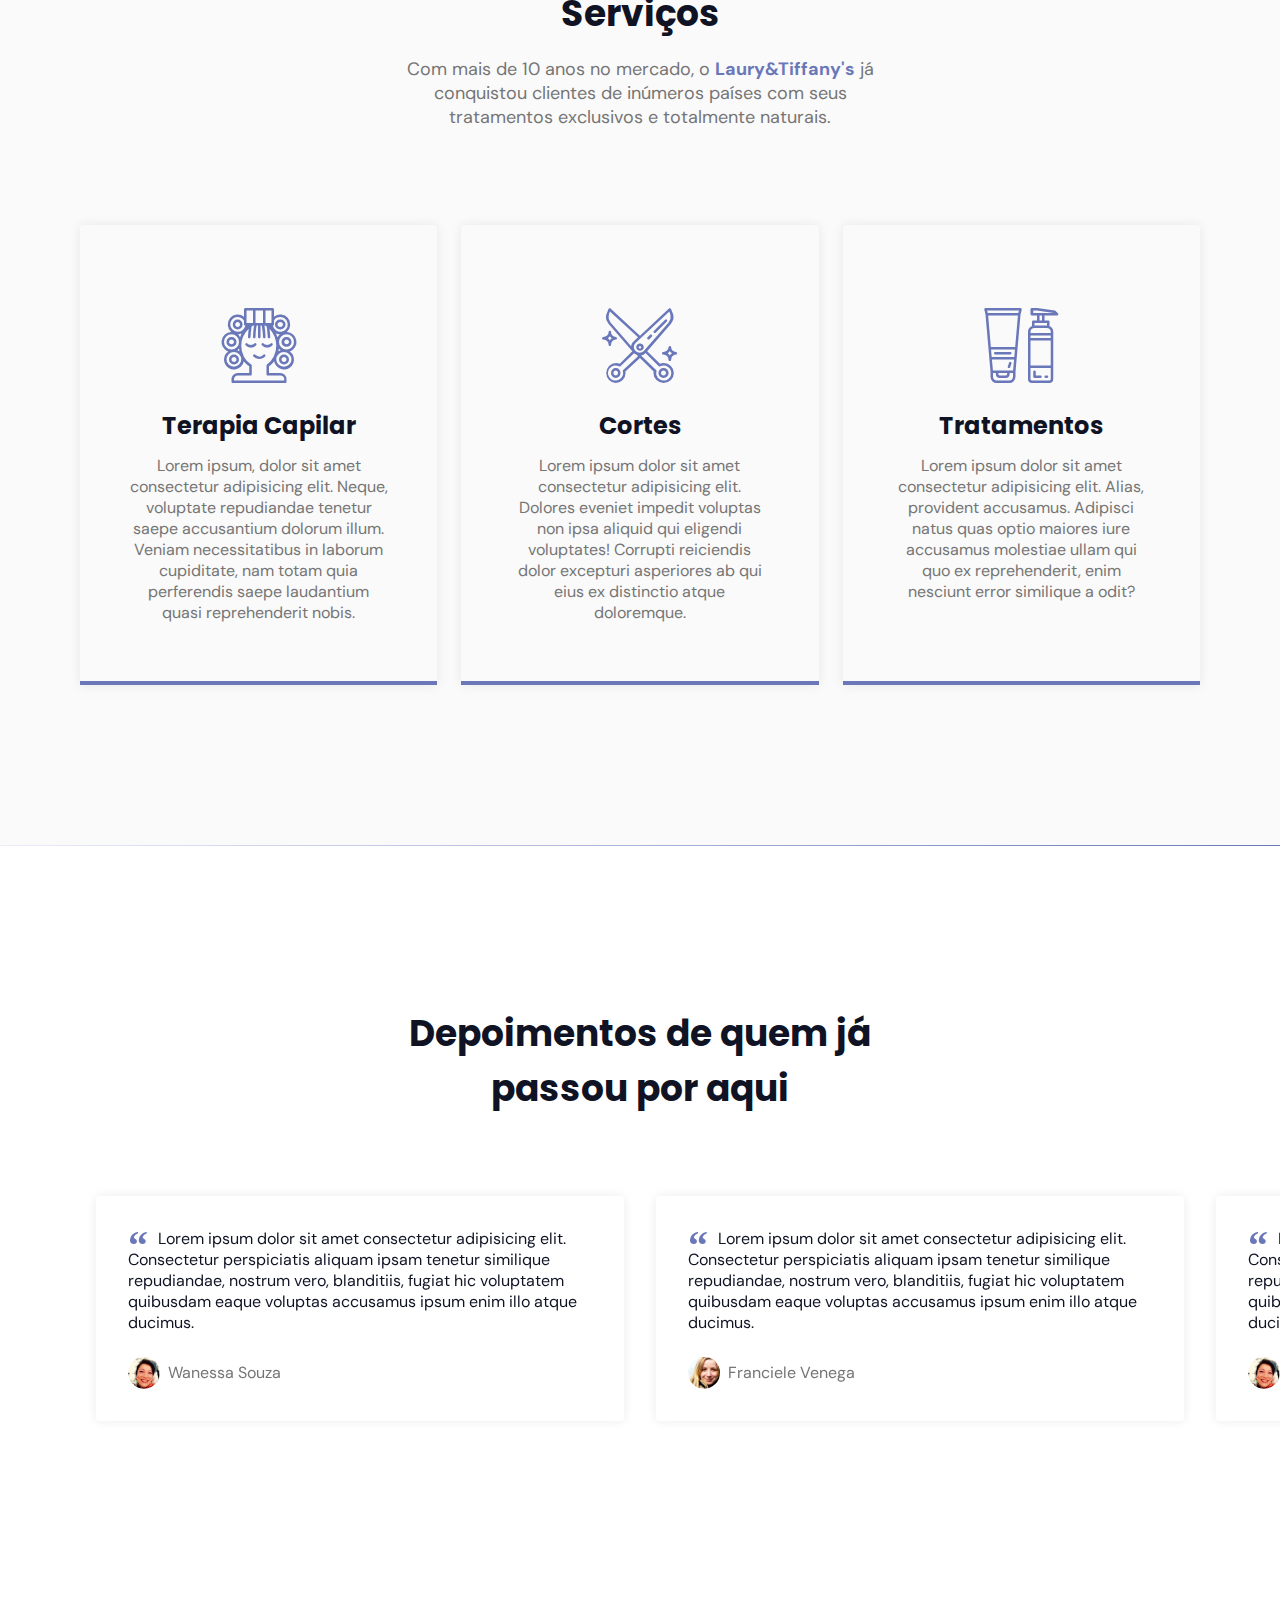
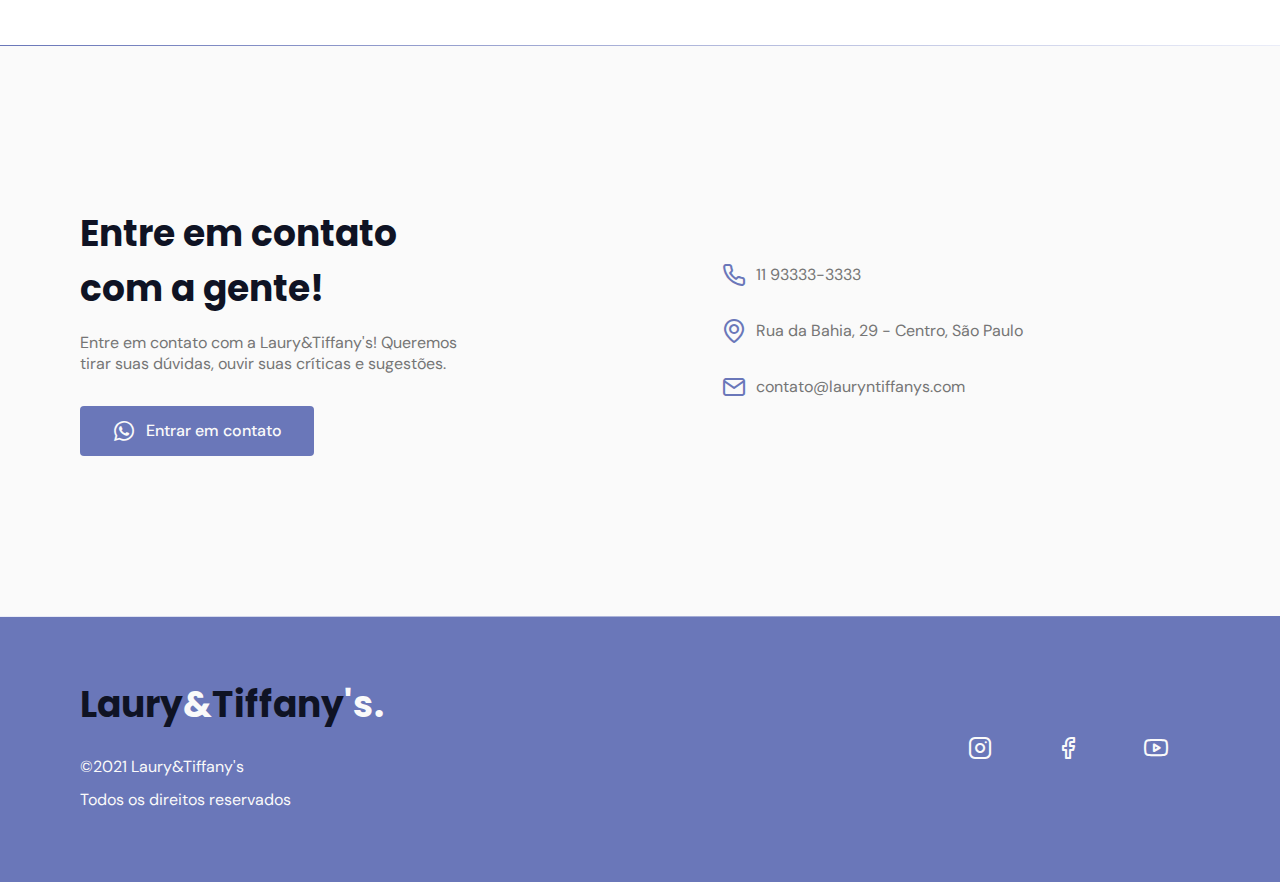
==== commit eb0a0e38: "NLW6 - Dia 5 - Discover - Finalizacao e pagina para dispositivos de alta resolucao" ====
--- a/index.html
+++ b/index.html
@@ -94,7 +94,8 @@
             <div class="container grid">
                 <header>
                     <h2 class="title">Serviços</h2>
-                    <p>Com mais de 10 anos no mercado, o <strong>Laury&amp;Tiffany's</strong> já conquistou clientes de
+                    <p class="subtitle">Com mais de 10 anos no mercado, o <strong>Laury&amp;Tiffany's</strong> já
+                        conquistou clientes de
                         inúmeros países com seus tratamentos exclusivos e totalmente naturais.</p>
                 </header>
                 <div class="cards grid">
@@ -222,7 +223,7 @@
                 <p>©2021 Laury&amp;Tiffany's</p>
                 <p>Todos os direitos reservados</p>
             </div>
-            <div class="social">
+            <div class="social grid">
                 <a href="https://instagram.com" target="_blank">
                     <i class="icon-instagram"></i>
                 </a>
--- a/styles.css
+++ b/styles.css
@@ -35,6 +35,10 @@
 
     /*fonts*/
     --title-font-size: 1.875rem;
+    --subtitle-font-size: 1rem;
+
+    --title-font: 'Poppins', sans-serif;
+    --body-font: 'DM Sans', sans-serif;
 }
 
 /***** BASE *****/
@@ -43,14 +47,14 @@
 }
 
 body{
-    font: 400 1rem 'DM Sans', sans-serif;
+    font: 400 1rem var(--body-font);
     color: var(--text-color);
     background: var(--body-color);
     -webkit-font-smoothing: antialiased;
 }
 
 .title{
-    font: 700 var(--title-font-size) 'Poppins', sans-serif;
+    font: 700 var(--title-font-size) var(--title-font);
     color: var(--title-color);
     -webkit-font-smoothing: auto;
 }
@@ -63,7 +67,7 @@
     align-items: center;
     padding: 0 2rem;
     border-radius: 0.25rem;
-    font: 500 1rem 'DM Sans', sans-serif;
+    font: 500 1rem var(--body-font);
     transition: background 0.3s;
 }
 
@@ -103,11 +107,15 @@
 }
 
 .section{
-    padding: 5rem 0;
+    padding: calc(5rem + var(--header-height)) 0;
 }
 
 .section .title{
     margin-bottom: 1rem;
+}
+
+.section .subtitle{
+    font-size: var(--subtitle-font-size);
 }
 
 .section header{
@@ -135,14 +143,10 @@
     box-shadow: 0 0 12px rgba(0, 0, 0, 0.15);
 }
 
-main{
-    margin-top: calc(var(--header-height) + 2rem);
-}
-
 /***** LOGO *****/
 
 .logo{
-    font: 700 1.31rem 'Poppins', sans-serif;
+    font: 700 1.31rem var(--title-font);
     color: var(--title-color);
 }
 
@@ -176,7 +180,8 @@
     position: relative;
 }
 
-nav ul li a:hover{
+nav ul li a:hover,
+nav ul li a.active{
     color: var(--base-color);
 }
 
@@ -193,7 +198,8 @@
     transition: width 0.2s;
 }
 
-nav ul li a:hover::after{
+nav ul li a:hover::after,
+nav ul li a.active::after{
     width: 100%;
 }
 
@@ -471,6 +477,10 @@
     background: var(--base-color);
 }
 
+footer.section{
+    padding: 4rem 0;
+}
+
 footer .logo{
     display: inline-block;
     margin-bottom: 1.5rem;
@@ -484,6 +494,11 @@
 footer i{
     font-size: 1.5rem;
     color: var(--text-color-light);
+}
+
+footer .social{
+    grid-auto-flow: column;
+    width: fit-content;
 }
 
 footer .social a{
@@ -526,11 +541,122 @@
 /* Responsivo */
 /* MEDIA QUERIES */
 /* extra large device: 1200 > */
+@media (min-width: 1200px){
+    .container{
+        max-width: 1120px;
+        margin-left: auto;
+        margin-right: auto;
+    }
+
+    .section{
+        padding: 10rem 0;
+    }
+
+    .section header, #testimonials header{
+        max-width: 32rem;
+        text-align: center;
+        margin-left: auto;
+        margin-right: auto;
+    }
+
+    .button{
+        height: 3.125rem;
+    }
+    
+    nav .menu{
+        opacity: 1;
+        visibility: visible;
+        top: 0;
+    }
+
+    nav .menu ul{
+        display: flex;
+        gap: 2rem;
+    }
+
+    nav .menu ul li a.title{
+        font: 400 1rem var(--body-font);
+        -webkit-font-smoothing: antialiased;
+    }
+
+    nav .menu ul li a.title.active{
+        font-weight: bold;
+        -webkit-font-smoothing: auto;
+    }
+
+    nav .icon-menu{
+        display: none;
+    }
+
+    main{
+        margin-top: var(--header-height);
+    }
+
+    #home .container{
+        grid-auto-flow: column;
+        justify-content: space-between;
+        margin: 0 auto;
+    }
+
+    #home .image{
+        order: 1;
+        max-width: 40vw;
+    }
+
+    #home .text{
+        order: 0;
+        max-width: 24rem;
+        text-align: left;
+    }
+
+    #about .container{
+        margin: 0 auto;
+        grid-auto-flow: column;
+    }
+
+    .cards{
+        grid-template-columns: 1fr 1fr 1fr;
+    }
+
+    .card{
+        padding-left: 3rem;
+        padding-right: 3rem;
+    }
+
+    #testimonials .container{
+        margin-left: auto;
+        margin-right: auto;
+    }
+
+    #contact .container{
+        grid-auto-flow: column;
+        align-items: center;
+    }
+
+    #contact .text{
+        max-width: 25rem;
+    }
+
+    footer.section{
+        padding: 3.75rem 0;
+    }
+
+    footer .container{
+        grid-auto-flow: column;
+        align-items: center;
+        justify-content: space-between;
+    }
+
+    footer .logo{
+        font-size: 2.25rem;
+    }
+}
 /* large device: 1023 > */
 /* large device: 992 > */
 @media (min-width: 992px) {
     :root{
-        --title-font-size: 2.2rem;
+        --title-font-size: 2.25rem;
+        --subtitle-font-size: 1.125rem;
     }
 }
 
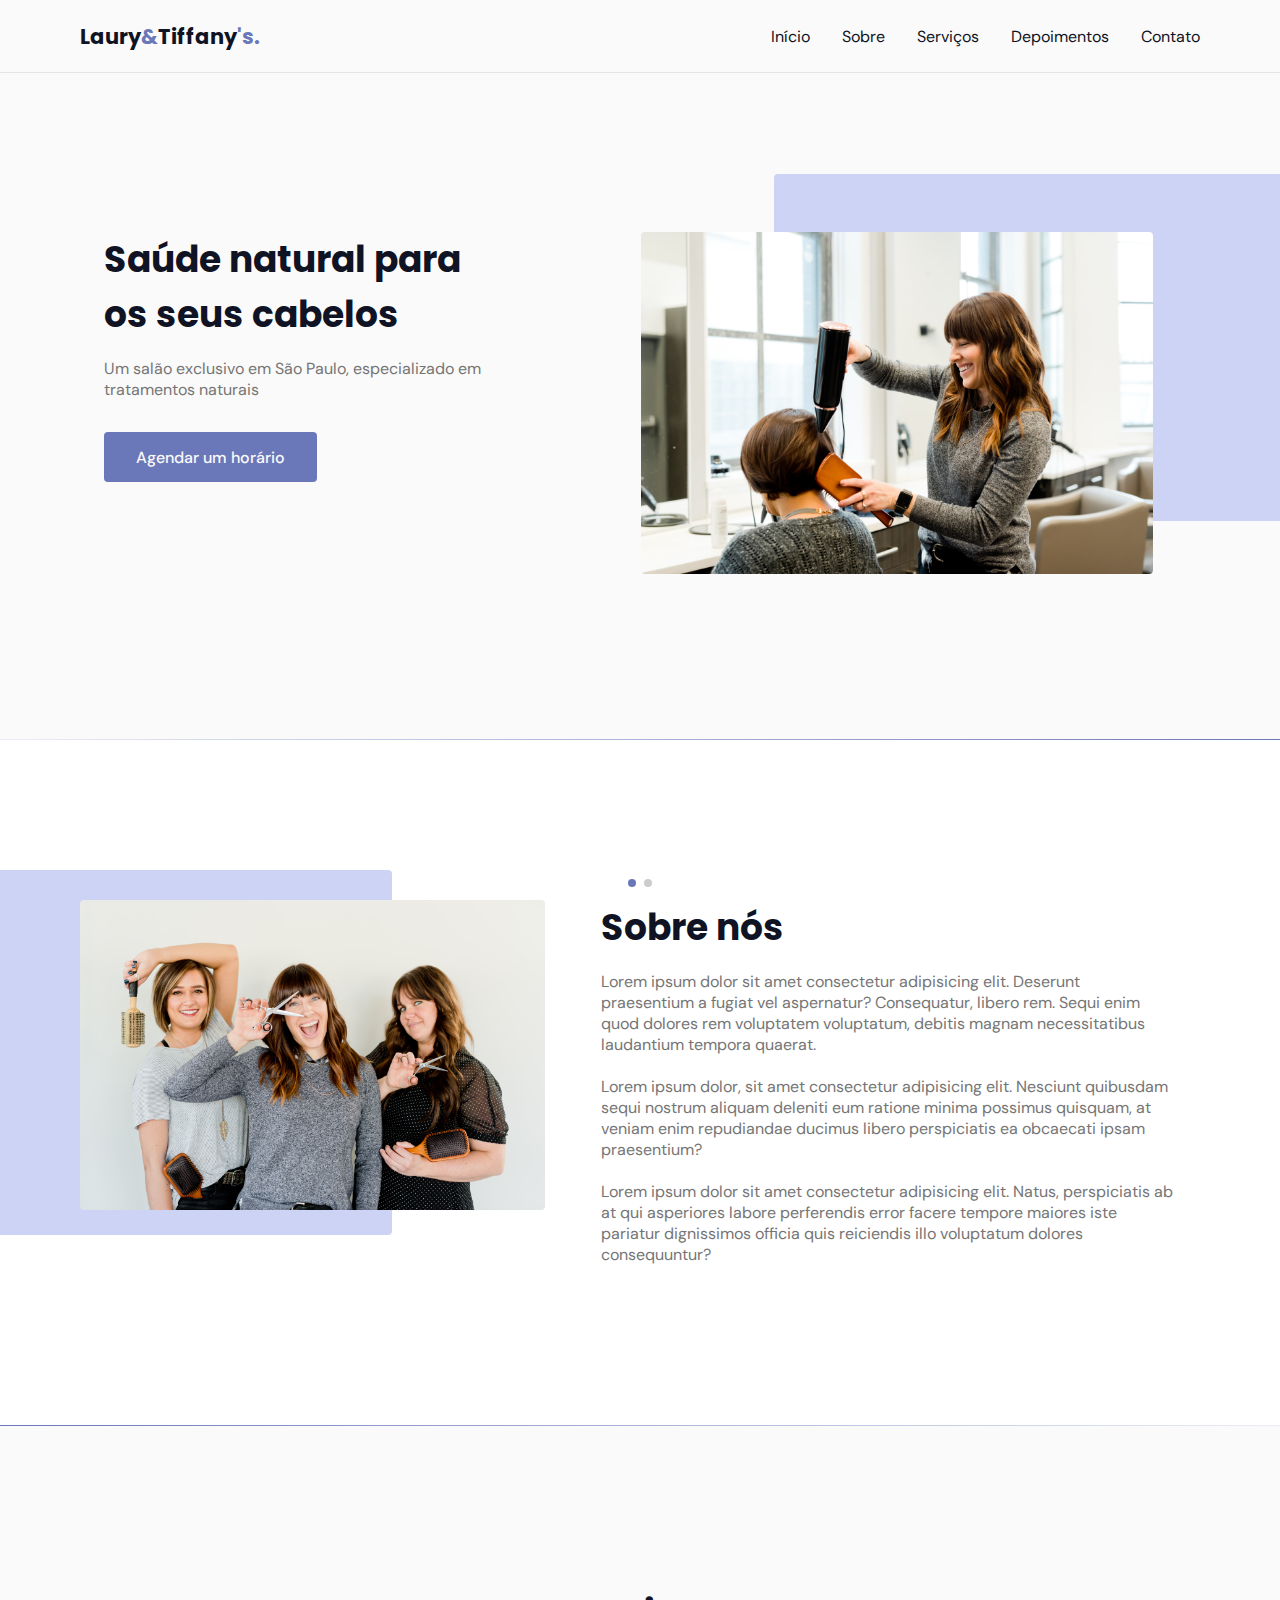
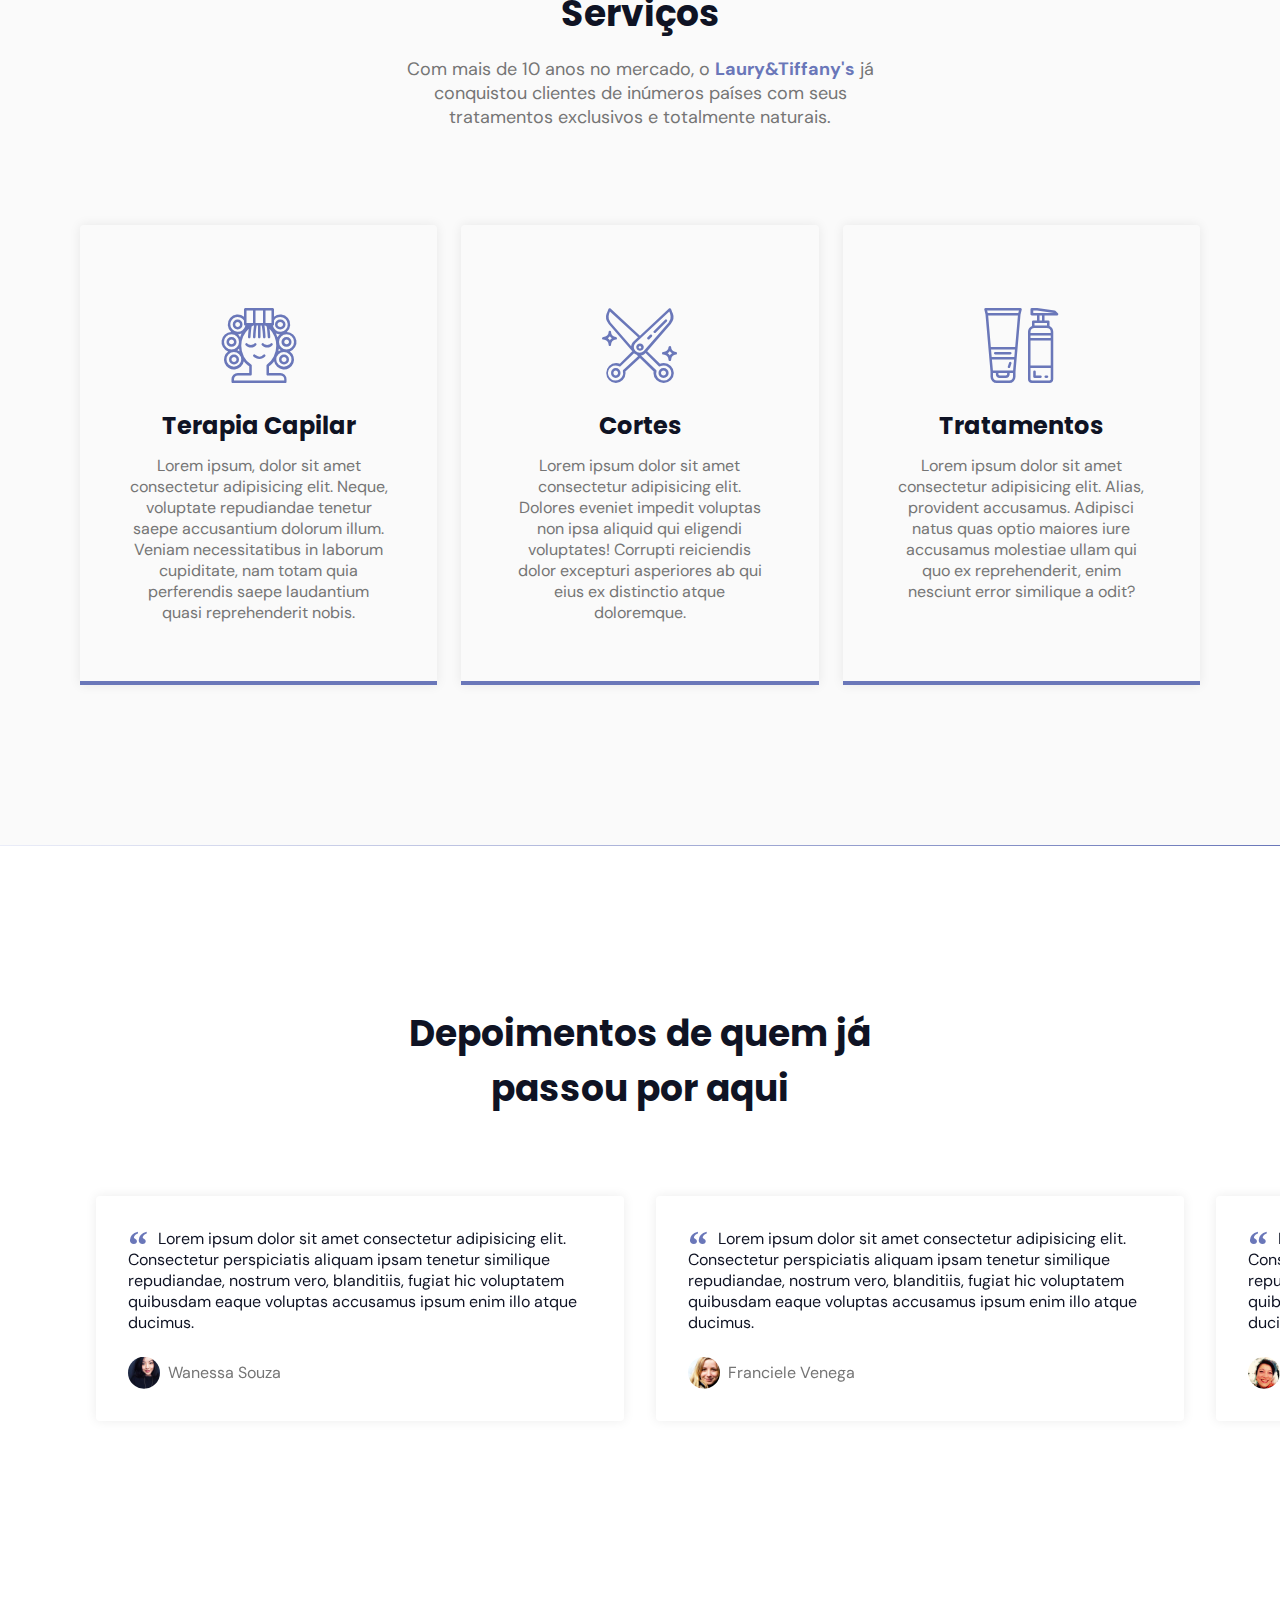
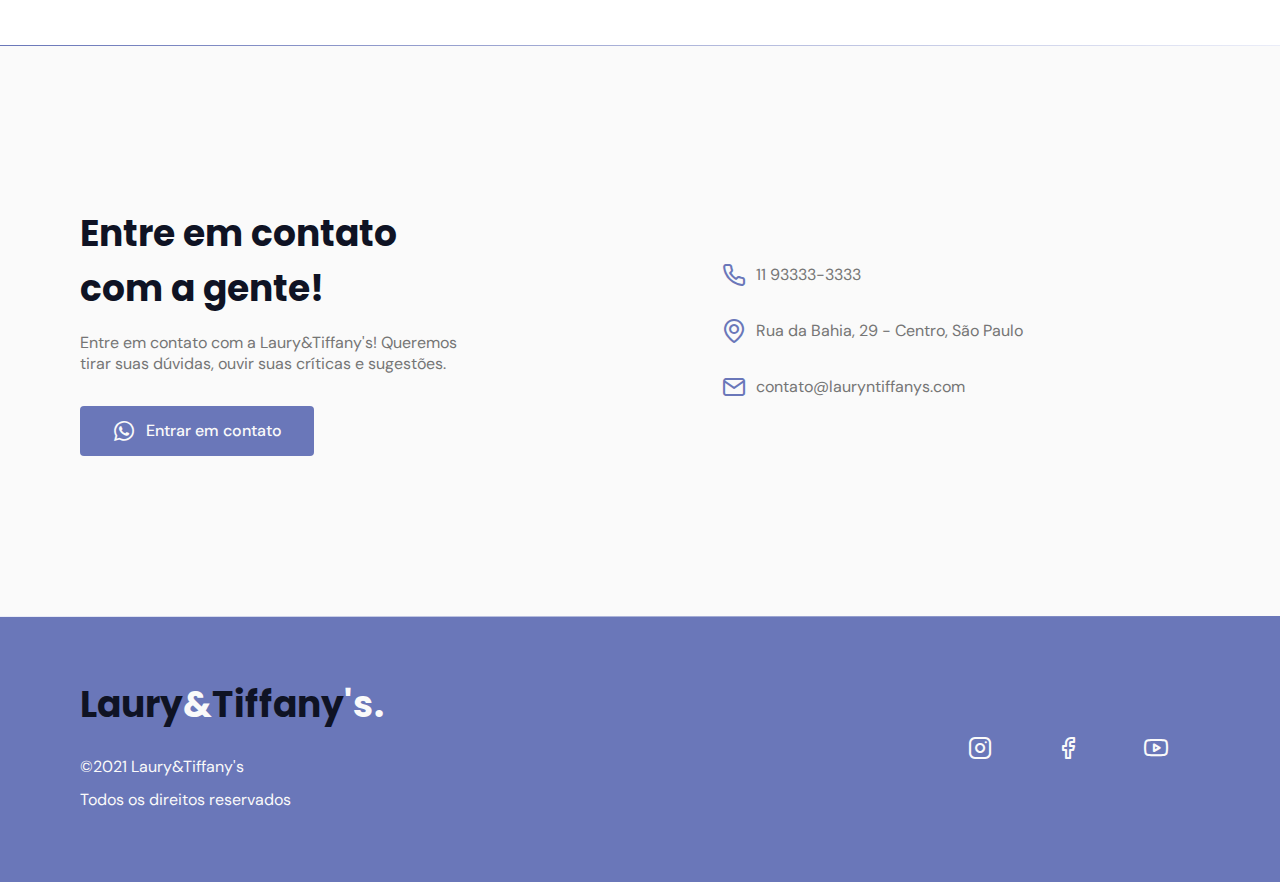
==== commit a4b23b43: "Update index.html" ====
--- a/index.html
+++ b/index.html
@@ -5,7 +5,7 @@
     <meta charset="UTF-8">
     <meta http-equiv="X-UA-Compatible" content="IE=edge">
     <meta name="viewport" content="width=device-width, initial-scale=1.0">
-    <title>beautysalon.</title>
+    <title>Laury&amp;Tiffany's</title>
 
     <!-- Favicon -->
     <link rel="shortcut icon" href="assets/favicon_io/favicon-32x32.png" type="image/x-icon">
@@ -146,7 +146,7 @@
                                     voluptatem quibusdam eaque voluptas accusamus ipsum enim illo atque ducimus.
                                 </p>
                                 <cite>
-                                    <img src="assets/images/lady3.jpg" alt="Foto de Wanessa Souza">
+                                    <img src="assets/images/lady1.jpg" alt="Foto de Wanessa Souza">
                                     Wanessa Souza
                                 </cite>
                             </blockquote>
@@ -252,4 +252,4 @@
 
 </body>
 
-</html>+</html>
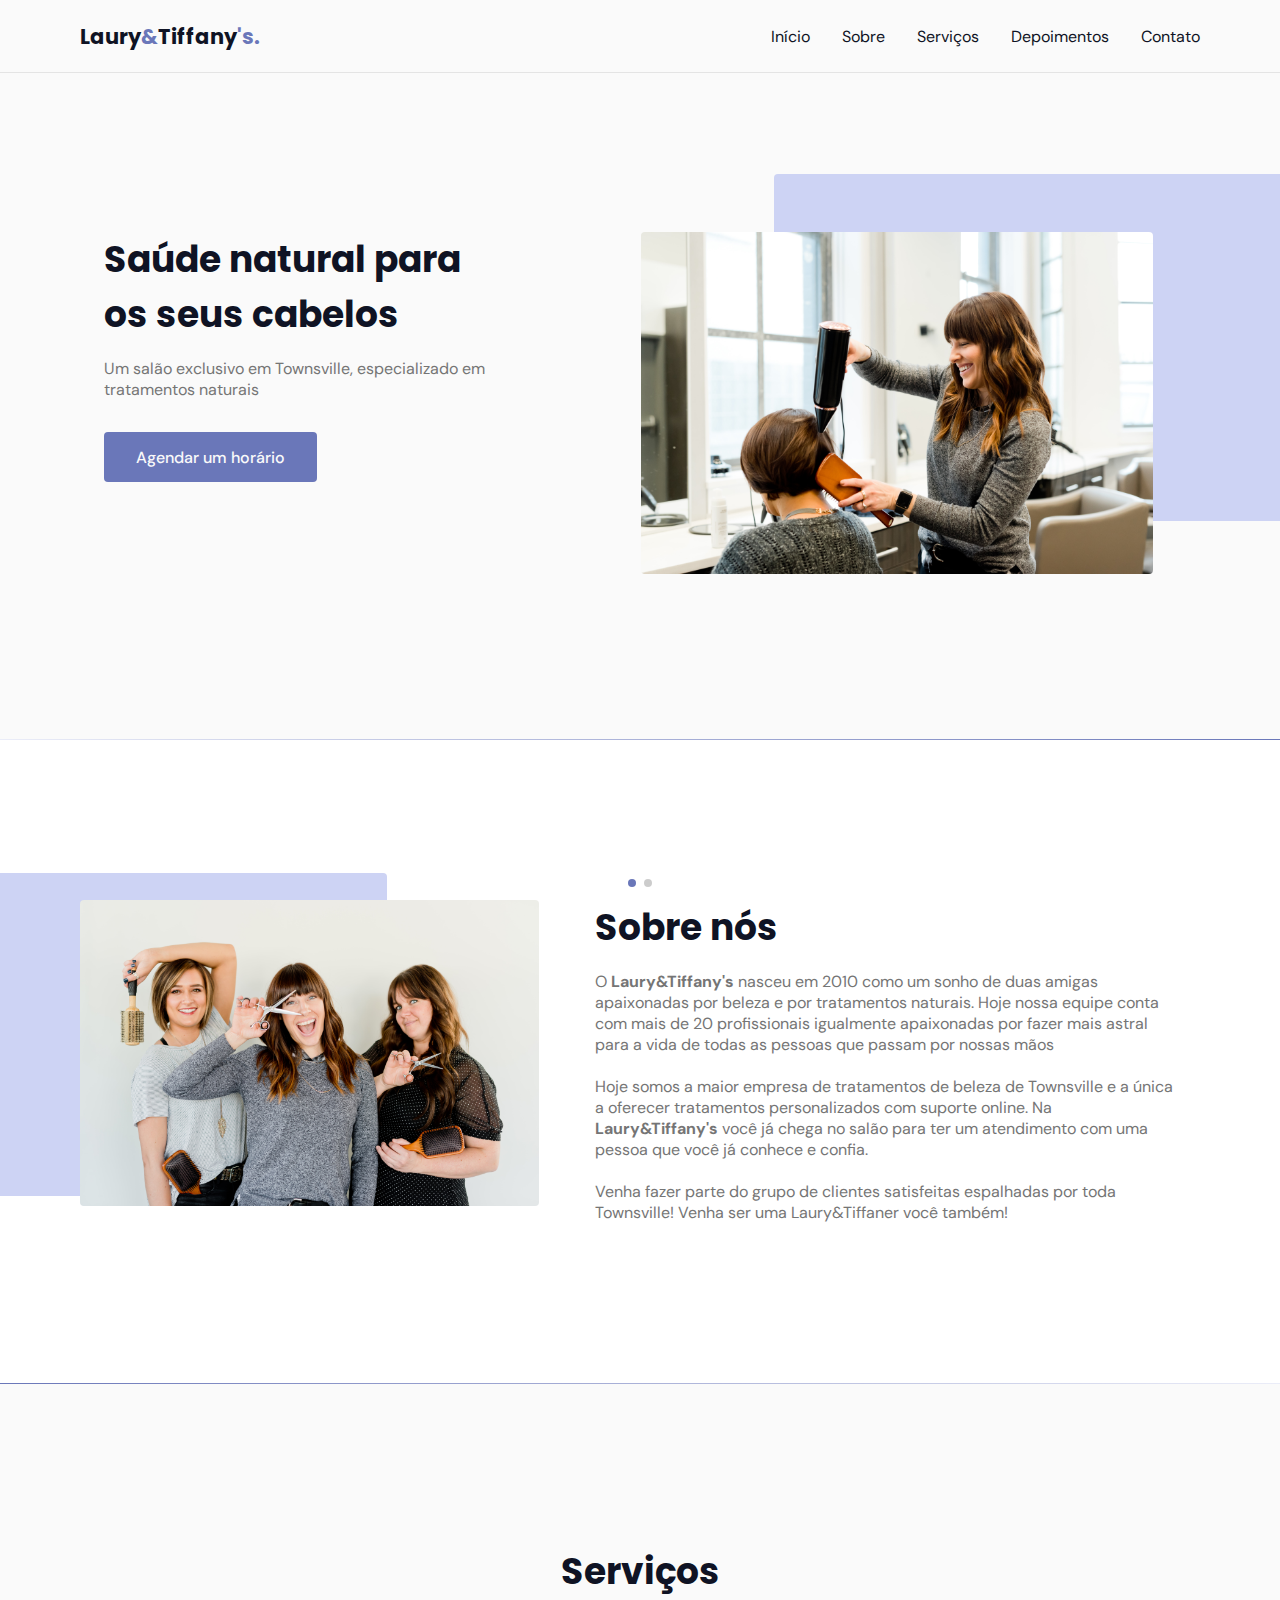
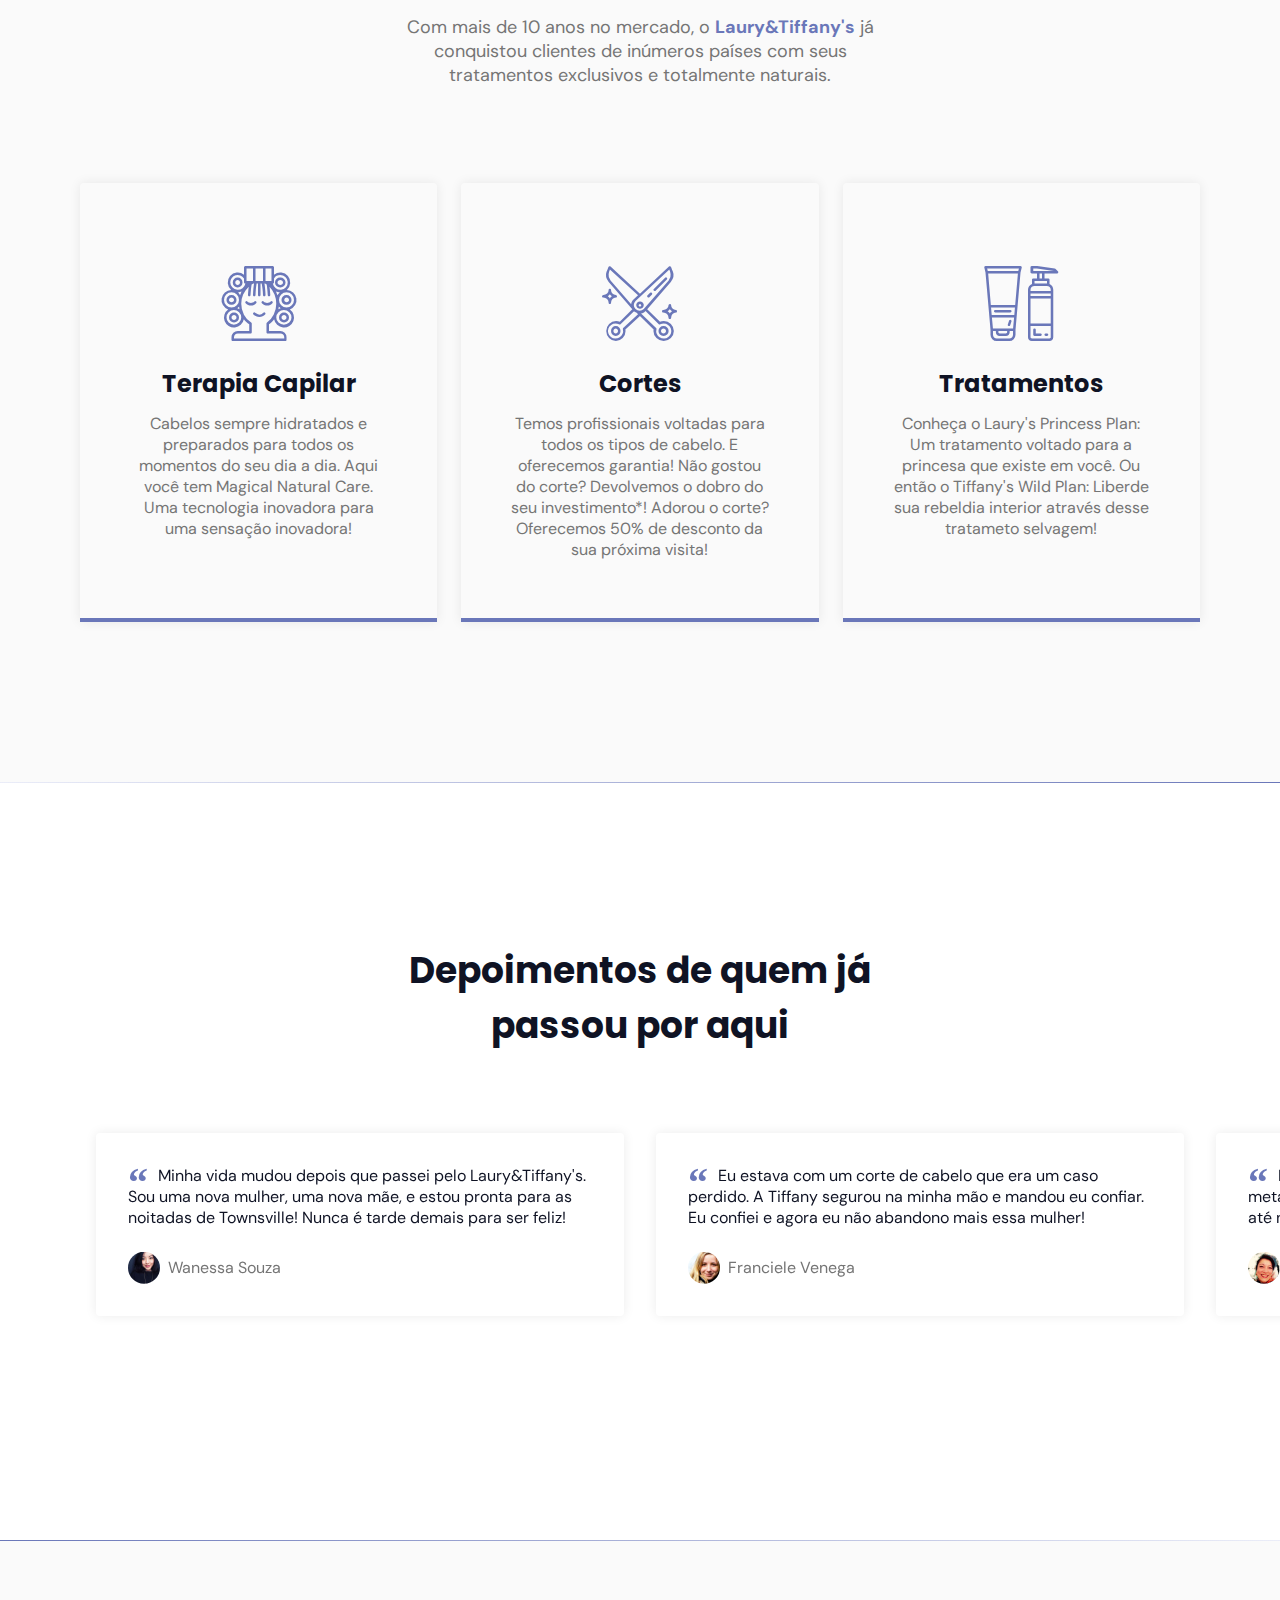
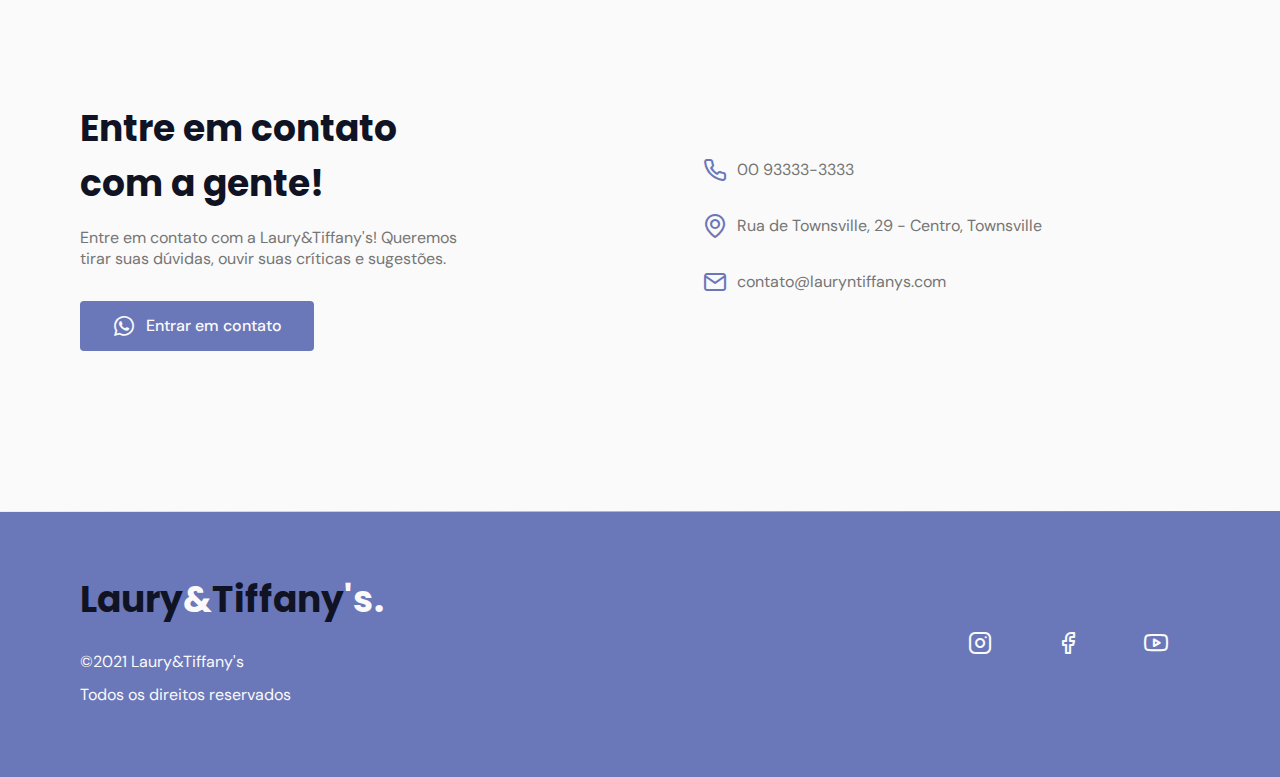
==== commit f9548423: "Final" ====
--- a/index.html
+++ b/index.html
@@ -55,7 +55,7 @@
                 <div class="text">
                     <h2 class="title">Saúde natural para os seus cabelos</h2>
                     <p>
-                        Um salão exclusivo em São Paulo, especializado em tratamentos naturais
+                        Um salão exclusivo em Townsville, especializado em tratamentos naturais
                     </p>
                     <a class="button" href="#">Agendar um horário</a>
                 </div>
@@ -72,17 +72,17 @@
                 </div>
                 <div class="text">
                     <h2 class="title">Sobre nós</h2>
-                    <p>Lorem ipsum dolor sit amet consectetur adipisicing elit. Deserunt praesentium a fugiat vel
-                        aspernatur? Consequatur, libero rem. Sequi enim quod dolores rem voluptatem voluptatum, debitis
-                        magnam necessitatibus laudantium tempora quaerat.</p>
+                    <p>O <strong>Laury&amp;Tiffany's</strong> nasceu em 2010 como um sonho de duas amigas apaixonadas
+                        por beleza e por tratamentos naturais. Hoje nossa equipe conta com mais de 20 profissionais
+                        igualmente apaixonadas por fazer mais astral para a vida de todas as pessoas que passam por
+                        nossas mãos</p>
                     <br>
-                    <p>Lorem ipsum dolor, sit amet consectetur adipisicing elit. Nesciunt quibusdam sequi nostrum
-                        aliquam deleniti eum ratione minima possimus quisquam, at veniam enim repudiandae ducimus libero
-                        perspiciatis ea obcaecati ipsam praesentium?</p>
+                    <p>Hoje somos a maior empresa de tratamentos de beleza de Townsville e a única a oferecer
+                        tratamentos personalizados com suporte online. Na <strong>Laury&amp;Tiffany's</strong> você já
+                        chega no salão para ter um atendimento com uma pessoa que você já conhece e confia.</p>
                     <br>
-                    <p>Lorem ipsum dolor sit amet consectetur adipisicing elit. Natus, perspiciatis ab at qui asperiores
-                        labore perferendis error facere tempore maiores iste pariatur dignissimos officia quis
-                        reiciendis illo voluptatum dolores consequuntur?</p>
+                    <p>Venha fazer parte do grupo de clientes satisfeitas espalhadas por toda Townsville! Venha ser uma
+                        Laury&amp;Tiffaner você também!</p>
                 </div>
             </div>
         </section>
@@ -103,25 +103,25 @@
                         <img src="" alt="">
                         <i class="icon-woman-hair"></i>
                         <h3 class="title">Terapia Capilar</h3>
-                        <p>Lorem ipsum, dolor sit amet consectetur adipisicing elit. Neque, voluptate repudiandae
-                            tenetur saepe accusantium dolorum illum. Veniam necessitatibus in laborum cupiditate, nam
-                            totam quia perferendis saepe laudantium quasi reprehenderit nobis.</p>
+                        <p>Cabelos sempre hidratados e preparados para todos os momentos do seu dia a dia. Aqui você tem
+                            Magical Natural Care. Uma tecnologia inovadora para uma sensação inovadora!</p>
                     </div>
                     <div class="card">
                         <img src="" alt="">
                         <i class="icon-trim"></i>
                         <h3 class="title">Cortes</h3>
-                        <p>Lorem ipsum dolor sit amet consectetur adipisicing elit. Dolores eveniet impedit voluptas non
-                            ipsa aliquid qui eligendi voluptates! Corrupti reiciendis dolor excepturi asperiores ab qui
-                            eius ex distinctio atque doloremque.</p>
+                        <p>Temos profissionais voltadas para todos os tipos de cabelo. E oferecemos garantia! Não gostou
+                            do corte? Devolvemos o dobro do seu investimento*! Adorou o corte? Oferecemos 50% de
+                            desconto
+                            da sua próxima visita!</p>
                     </div>
                     <div class="card">
                         <img src="" alt="">
                         <i class="icon-cosmetic"></i>
                         <h3 class="title">Tratamentos</h3>
-                        <p>Lorem ipsum dolor sit amet consectetur adipisicing elit. Alias, provident accusamus. Adipisci
-                            natus quas optio maiores iure accusamus molestiae ullam qui quo ex reprehenderit, enim
-                            nesciunt error similique a odit?</p>
+                        <p>Conheça o Laury's Princess Plan: Um tratamento voltado para a princesa que existe em você. Ou
+                            então o Tiffany's Wild Plan: Liberde sua rebeldia interior através desse tratameto selvagem!
+                        </p>
                     </div>
                 </div>
             </div>
@@ -141,9 +141,9 @@
                             <blockquote>
                                 <p>
                                     <span>&ldquo;</span>
-                                    Lorem ipsum dolor sit amet consectetur adipisicing elit. Consectetur perspiciatis
-                                    aliquam ipsam tenetur similique repudiandae, nostrum vero, blanditiis, fugiat hic
-                                    voluptatem quibusdam eaque voluptas accusamus ipsum enim illo atque ducimus.
+                                    Minha vida mudou depois que passei pelo Laury&amp;Tiffany's. Sou uma nova mulher,
+                                    uma nova mãe, e estou pronta para as noitadas de Townsville! Nunca é tarde demais
+                                    para ser feliz!
                                 </p>
                                 <cite>
                                     <img src="assets/images/lady1.jpg" alt="Foto de Wanessa Souza">
@@ -156,9 +156,8 @@
                             <blockquote>
                                 <p>
                                     <span>&ldquo;</span>
-                                    Lorem ipsum dolor sit amet consectetur adipisicing elit. Consectetur perspiciatis
-                                    aliquam ipsam tenetur similique repudiandae, nostrum vero, blanditiis, fugiat hic
-                                    voluptatem quibusdam eaque voluptas accusamus ipsum enim illo atque ducimus.
+                                    Eu estava com um corte de cabelo que era um caso perdido. A Tiffany segurou na minha
+                                    mão e mandou eu confiar. Eu confiei e agora eu não abandono mais essa mulher!
                                 </p>
                                 <cite>
                                     <img src="assets/images/lady2.jpg" alt="Foto de Franciele Venega">
@@ -171,9 +170,9 @@
                             <blockquote>
                                 <p>
                                     <span>&ldquo;</span>
-                                    Lorem ipsum dolor sit amet consectetur adipisicing elit. Consectetur perspiciatis
-                                    aliquam ipsam tenetur similique repudiandae, nostrum vero, blanditiis, fugiat hic
-                                    voluptatem quibusdam eaque voluptas accusamus ipsum enim illo atque ducimus.
+                                    Eu diria que nenhum outro salão em Townsville oferece metade da qualidade desse
+                                    lugar. O Laury&amp;Tiffany's é chique até no nome! É um ambiente onde eu não me
+                                    canso de estar!
                                 </p>
                                 <cite>
                                     <img src="assets/images/lady3.jpg" alt="Foto de Valeska Fabris">
@@ -205,8 +204,8 @@
 
                 <div class="links">
                     <ul class="grid">
-                        <li><i class="icon-phone"></i>11 93333-3333</li>
-                        <li><i class="icon-map-pin"></i>Rua da Bahia, 29 - Centro, São Paulo</li>
+                        <li><i class="icon-phone"></i>00 93333-3333</li>
+                        <li><i class="icon-map-pin"></i>Rua de Townsville, 29 - Centro, Townsville</li>
                         <li><i class="icon-mail"></i>contato@lauryntiffanys.com</li>
                     </ul>
                 </div>
@@ -252,4 +251,4 @@
 
 </body>
 
-</html>
+</html>